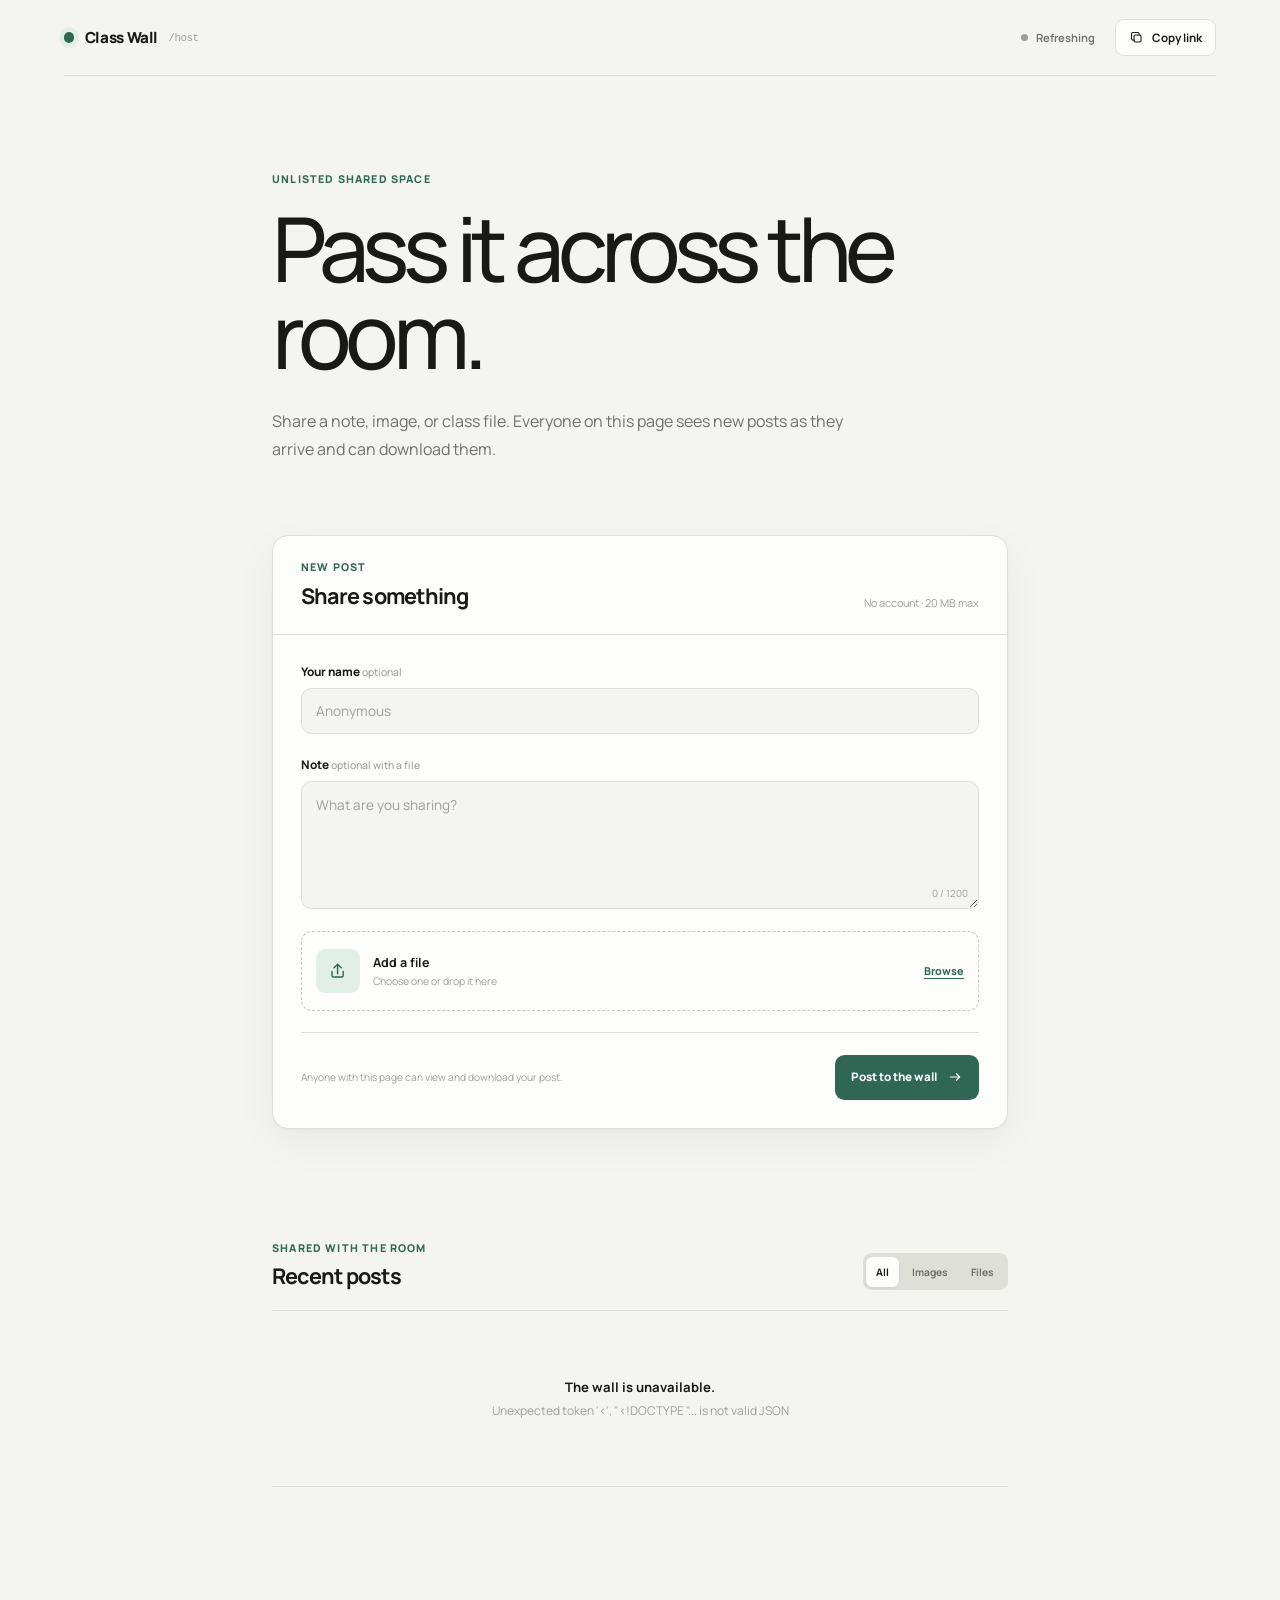
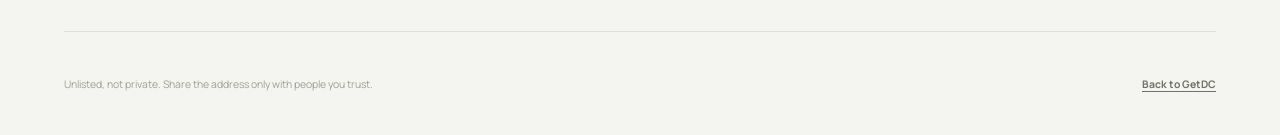
==== public/host/index.html @ b22a325f "Add files via upload" ====
<!doctype html>
<html lang="en">
  <head>
    <meta charset="UTF-8" />
    <meta name="viewport" content="width=device-width, initial-scale=1.0" />
    <meta
      name="description"
      content="An unlisted classroom wall for sharing notes, images, and files."
    />
    <meta name="robots" content="noindex, nofollow" />
    <meta name="color-scheme" content="light dark" />
    <link rel="icon" type="image/png" sizes="64x64" href="../assets/favicon.png" />
    <link
      rel="preload"
      href="../assets/fonts/manrope-latin-variable.woff2"
      as="font"
      type="font/woff2"
      crossorigin
    />
    <link rel="stylesheet" href="./host.css?v=20260819-2" />
    <title>Class Wall · GetDC</title>
    <script src="./host.js?v=20260819-2" defer></script>
  </head>
  <body>
    <a class="skip-link" href="#shared-posts">Skip to shared posts</a>

    <header class="site-header">
      <a class="wordmark" href="/host" aria-label="Class Wall home">
        <span class="wordmark-dot" aria-hidden="true"></span>
        <span>Class Wall</span>
        <small>/host</small>
      </a>

      <div class="header-actions">
        <p class="live-status" id="live-status" data-state="connecting">
          <span aria-hidden="true"></span>
          <span>Connecting</span>
        </p>
        <button class="quiet-button" id="copy-link" type="button">
          <svg viewBox="0 0 24 24" aria-hidden="true">
            <rect x="8" y="8" width="11" height="11" rx="2" />
            <path d="M16 8V6a2 2 0 0 0-2-2H6a2 2 0 0 0-2 2v8a2 2 0 0 0 2 2h2" />
          </svg>
          <span>Copy link</span>
        </button>
      </div>
    </header>

    <main>
      <section class="intro" aria-labelledby="page-title">
        <p class="eyebrow">Unlisted shared space</p>
        <h1 id="page-title">Pass it across the room.</h1>
        <p>
          Share a note, image, or class file. Everyone on this page sees new posts
          as they arrive and can download them.
        </p>
      </section>

      <section class="composer" aria-labelledby="composer-title">
        <div class="composer-heading">
          <div>
            <p class="eyebrow">New post</p>
            <h2 id="composer-title">Share something</h2>
          </div>
          <p class="composer-note">No account · 20 MB max</p>
        </div>

        <form id="post-form" enctype="multipart/form-data" novalidate>
          <div class="field">
            <label for="author">Your name <span>optional</span></label>
            <input
              id="author"
              name="author"
              type="text"
              maxlength="40"
              autocomplete="nickname"
              placeholder="Anonymous"
            />
          </div>

          <div class="field">
            <label for="message">Note <span>optional with a file</span></label>
            <textarea
              id="message"
              name="message"
              maxlength="1200"
              rows="4"
              placeholder="What are you sharing?"
              aria-describedby="message-count"
            ></textarea>
            <p class="character-count" id="message-count">0 / 1200</p>
          </div>

          <label class="file-drop" id="file-drop" for="file">
            <input id="file" name="file" type="file" />
            <span class="file-icon" aria-hidden="true">
              <svg viewBox="0 0 24 24">
                <path d="M12 16V4m0 0L7.5 8.5M12 4l4.5 4.5" />
                <path d="M5 13v5a2 2 0 0 0 2 2h10a2 2 0 0 0 2-2v-5" />
              </svg>
            </span>
            <span class="file-drop-copy">
              <strong>Add a file</strong>
              <small>Choose one or drop it here</small>
            </span>
            <span class="file-action">Browse</span>
          </label>

          <div class="selected-file" id="selected-file" hidden>
            <span class="selected-file-type" id="selected-file-type">FILE</span>
            <span class="selected-file-copy">
              <strong id="selected-file-name"></strong>
              <small id="selected-file-size"></small>
            </span>
            <button id="remove-file" type="button" aria-label="Remove selected file">
              <svg viewBox="0 0 24 24" aria-hidden="true">
                <path d="m6 6 12 12M18 6 6 18" />
              </svg>
            </button>
          </div>

          <p class="form-error" id="form-error" role="alert" hidden></p>

          <div class="form-actions">
            <p>Anyone with this page can view and download your post.</p>
            <button class="post-button" id="post-button" type="submit">
              <span>Post to the wall</span>
              <svg viewBox="0 0 24 24" aria-hidden="true">
                <path d="M5 12h14m-5-5 5 5-5 5" />
              </svg>
            </button>
          </div>
        </form>
      </section>

      <section class="wall" id="shared-posts" aria-labelledby="wall-title">
        <div class="wall-heading">
          <div>
            <p class="eyebrow">Shared with the room</p>
            <h2 id="wall-title">Recent posts <span id="post-count"></span></h2>
          </div>

          <div class="filters" aria-label="Filter posts">
            <button type="button" data-filter="all" aria-pressed="true">All</button>
            <button type="button" data-filter="images" aria-pressed="false">Images</button>
            <button type="button" data-filter="files" aria-pressed="false">Files</button>
          </div>
        </div>

        <div class="feed-status" id="feed-status" role="status">
          <span class="spinner" aria-hidden="true"></span>
          Loading the wall…
        </div>
        <div class="post-grid" id="post-grid"></div>
      </section>
    </main>

    <footer>
      <p>Unlisted, not private. Share the address only with people you trust.</p>
      <a href="/">Back to GetDC</a>
    </footer>

    <dialog id="image-dialog" aria-labelledby="image-dialog-title">
      <div class="dialog-header">
        <div>
          <p class="eyebrow">Image preview</p>
          <h2 id="image-dialog-title">Shared image</h2>
        </div>
        <button id="close-dialog" type="button" aria-label="Close image preview">
          <svg viewBox="0 0 24 24" aria-hidden="true">
            <path d="m6 6 12 12M18 6 6 18" />
          </svg>
        </button>
      </div>
      <img id="dialog-image" alt="" />
      <a class="dialog-download" id="dialog-download" href="">Download original</a>
    </dialog>
  </body>
</html>
---- public/host/host.css ----
@font-face {
  font-family: "Manrope";
  src: url("../assets/fonts/manrope-latin-variable.woff2") format("woff2");
  font-style: normal;
  font-weight: 200 800;
  font-display: swap;
}

:root {
  color-scheme: light dark;
  --page: #f4f4f0;
  --surface: #fdfdfb;
  --surface-hover: #f8f8f4;
  --text: #191a17;
  --muted: #6f716b;
  --faint: #9d9f98;
  --line: #dedfd9;
  --line-strong: #c7c9c1;
  --accent: #2f6754;
  --accent-soft: #e2eee8;
  --accent-text: #f8fffb;
  --danger: #a33b32;
  --danger-soft: #fbe9e6;
  --shadow: 0 1px 2px rgba(25, 26, 23, 0.04),
    0 14px 40px rgba(25, 26, 23, 0.05);
  font-family: "Manrope", sans-serif;
  font-synthesis: none;
}

@media (prefers-color-scheme: dark) {
  :root {
    --page: #10110f;
    --surface: #181a17;
    --surface-hover: #1d1f1c;
    --text: #f0f1ec;
    --muted: #a1a49c;
    --faint: #73766f;
    --line: #2c2f2a;
    --line-strong: #3d413a;
    --accent: #8cc8ad;
    --accent-soft: #1e352c;
    --accent-text: #0e1d17;
    --danger: #ff9487;
    --danger-soft: #3a201d;
    --shadow: 0 1px 2px rgba(0, 0, 0, 0.12),
      0 14px 40px rgba(0, 0, 0, 0.16);
  }
}

* {
  box-sizing: border-box;
}

html {
  min-width: 20rem;
  background: var(--page);
  scroll-behavior: smooth;
}

body {
  min-height: 100vh;
  margin: 0;
  background: var(--page);
  color: var(--text);
  -webkit-font-smoothing: antialiased;
}

[hidden] {
  display: none !important;
}

button,
input,
textarea {
  color: inherit;
  font: inherit;
}

button,
label[for="file"] {
  -webkit-user-select: none;
  user-select: none;
}

button {
  border: 0;
}

a {
  color: inherit;
}

.skip-link {
  position: fixed;
  top: 0.75rem;
  left: 0.75rem;
  z-index: 100;
  padding: 0.75rem 1rem;
  border-radius: 0.5rem;
  background: var(--accent);
  color: var(--accent-text);
  font-weight: 750;
  text-decoration: none;
  transform: translateY(-150%);
}

.skip-link:focus {
  transform: translateY(0);
}

.site-header,
main,
footer {
  width: min(100% - 2rem, 72rem);
  margin-inline: auto;
}

.site-header {
  display: flex;
  min-height: 4.75rem;
  align-items: center;
  justify-content: space-between;
  border-bottom: 1px solid var(--line);
  gap: 2rem;
}

.wordmark,
.header-actions,
.quiet-button,
.live-status {
  display: flex;
  align-items: center;
}

.wordmark {
  border-radius: 0.25rem;
  gap: 0.65rem;
  font-size: 0.95rem;
  font-weight: 800;
  letter-spacing: -0.025em;
  text-decoration: none;
}

.wordmark-dot {
  width: 0.65rem;
  height: 0.65rem;
  border-radius: 50%;
  background: var(--accent);
  box-shadow: 0 0 0 0.3rem var(--accent-soft);
}

.wordmark small {
  color: var(--faint);
  font-family: ui-monospace, "SFMono-Regular", Consolas, monospace;
  font-size: 0.67rem;
  font-weight: 500;
}

.header-actions {
  gap: 1.25rem;
}

.live-status {
  margin: 0;
  color: var(--muted);
  font-size: 0.7rem;
  font-weight: 650;
  gap: 0.5rem;
}

.live-status > span:first-child {
  width: 0.45rem;
  height: 0.45rem;
  border-radius: 50%;
  background: #c99a46;
}

.live-status[data-state="live"] > span:first-child {
  background: var(--accent);
  box-shadow: 0 0 0 0.24rem var(--accent-soft);
}

.live-status[data-state="offline"] > span:first-child {
  background: var(--faint);
}

.quiet-button {
  min-height: 2.35rem;
  border: 1px solid var(--line);
  border-radius: 0.55rem;
  background: var(--surface);
  padding: 0 0.8rem;
  cursor: pointer;
  font-size: 0.72rem;
  font-weight: 700;
  gap: 0.5rem;
  transition: border-color 160ms ease, background-color 160ms ease;
}

.quiet-button:hover {
  border-color: var(--line-strong);
  background: var(--surface-hover);
}

.quiet-button svg,
.file-icon svg,
.post-button svg,
.selected-file button svg,
.dialog-header button svg {
  fill: none;
  stroke: currentColor;
  stroke-linecap: round;
  stroke-linejoin: round;
  stroke-width: 1.75;
}

.quiet-button svg {
  width: 0.95rem;
}

main {
  padding: 6rem 0 8rem;
}

.intro {
  max-width: 46rem;
  margin: 0 auto;
}

.eyebrow {
  margin: 0;
  color: var(--accent);
  font-size: 0.67rem;
  font-weight: 800;
  letter-spacing: 0.11em;
  text-transform: uppercase;
}

h1 {
  max-width: 44rem;
  margin: 1.1rem 0 0;
  font-size: clamp(3rem, 7vw, 5.75rem);
  font-weight: 470;
  letter-spacing: -0.07em;
  line-height: 0.98;
}

.intro > p:last-child {
  max-width: 38rem;
  margin: 1.75rem 0 0;
  color: var(--muted);
  font-size: 1rem;
  line-height: 1.75;
}

.composer {
  max-width: 46rem;
  margin: 4.5rem auto 0;
  border: 1px solid var(--line);
  border-radius: 1rem;
  background: var(--surface);
  box-shadow: var(--shadow);
}

.composer-heading,
.wall-heading {
  display: flex;
  align-items: flex-end;
  justify-content: space-between;
  gap: 1.5rem;
}

.composer-heading {
  border-bottom: 1px solid var(--line);
  padding: 1.5rem 1.75rem;
}

.composer-heading h2,
.wall-heading h2,
.dialog-header h2 {
  margin: 0.4rem 0 0;
  font-size: 1.35rem;
  font-weight: 720;
  letter-spacing: -0.035em;
}

.composer-note {
  margin: 0;
  color: var(--faint);
  font-size: 0.68rem;
}

#post-form {
  display: grid;
  padding: 1.75rem;
  gap: 1.35rem;
}

.field {
  position: relative;
  display: grid;
  gap: 0.55rem;
}

.field label {
  font-size: 0.74rem;
  font-weight: 750;
}

.field label span {
  color: var(--faint);
  font-size: 0.65rem;
  font-weight: 500;
}

.field input,
.field textarea {
  width: 100%;
  border: 1px solid var(--line);
  border-radius: 0.65rem;
  outline: none;
  background: var(--page);
  color: var(--text);
  font-size: 0.85rem;
  transition: border-color 160ms ease, box-shadow 160ms ease;
}

.field input {
  height: 2.85rem;
  padding: 0 0.85rem;
}

.field textarea {
  min-height: 7.5rem;
  resize: vertical;
  padding: 0.8rem 0.85rem 1.8rem;
  line-height: 1.55;
}

.field input::placeholder,
.field textarea::placeholder {
  color: var(--faint);
  opacity: 1;
}

.field input:focus,
.field textarea:focus {
  border-color: var(--accent);
  box-shadow: 0 0 0 0.2rem var(--accent-soft);
}

.character-count {
  position: absolute;
  right: 0.7rem;
  bottom: 0.55rem;
  margin: 0;
  color: var(--faint);
  font-size: 0.62rem;
}

.file-drop {
  display: grid;
  min-height: 5rem;
  align-items: center;
  border: 1px dashed var(--line-strong);
  border-radius: 0.7rem;
  padding: 0.85rem;
  cursor: pointer;
  grid-template-columns: 2.75rem minmax(0, 1fr) auto;
  gap: 0.85rem;
  transition: border-color 160ms ease, background-color 160ms ease;
}

.file-drop:hover,
.file-drop.is-dragging {
  border-color: var(--accent);
  background: var(--accent-soft);
}

.file-drop input {
  position: absolute;
  width: 1px;
  height: 1px;
  overflow: hidden;
  clip: rect(0, 0, 0, 0);
  clip-path: inset(50%);
  white-space: nowrap;
}

.file-drop:has(input:focus-visible) {
  outline: 2px solid var(--accent);
  outline-offset: 3px;
}

.file-icon {
  display: grid;
  width: 2.75rem;
  height: 2.75rem;
  border-radius: 0.6rem;
  background: var(--accent-soft);
  color: var(--accent);
  place-items: center;
}

.file-icon svg {
  width: 1.2rem;
}

.file-drop-copy {
  display: grid;
  gap: 0.2rem;
}

.file-drop-copy strong {
  font-size: 0.78rem;
}

.file-drop-copy small,
.selected-file-copy small {
  color: var(--faint);
  font-size: 0.65rem;
}

.file-action {
  border-bottom: 1px solid currentColor;
  color: var(--accent);
  font-size: 0.68rem;
  font-weight: 750;
}

.selected-file {
  display: grid;
  min-height: 4.2rem;
  align-items: center;
  border: 1px solid var(--line);
  border-radius: 0.7rem;
  background: var(--surface-hover);
  padding: 0.65rem;
  grid-template-columns: 2.5rem minmax(0, 1fr) 2rem;
  gap: 0.8rem;
}

.selected-file-type,
.post-file-type {
  display: grid;
  border-radius: 0.45rem;
  background: var(--accent-soft);
  color: var(--accent);
  font-size: 0.57rem;
  font-weight: 800;
  place-items: center;
}

.selected-file-type {
  width: 2.5rem;
  height: 2.5rem;
}

.selected-file-copy {
  display: grid;
  min-width: 0;
  gap: 0.2rem;
}

.selected-file-copy strong {
  overflow: hidden;
  font-size: 0.75rem;
  text-overflow: ellipsis;
  white-space: nowrap;
}

.selected-file button,
.dialog-header button {
  display: grid;
  width: 2rem;
  height: 2rem;
  border-radius: 50%;
  background: transparent;
  color: var(--muted);
  cursor: pointer;
  place-items: center;
}

.selected-file button:hover,
.dialog-header button:hover {
  background: var(--line);
  color: var(--text);
}

.selected-file button svg,
.dialog-header button svg {
  width: 1rem;
}

.form-error {
  margin: 0;
  border-radius: 0.55rem;
  background: var(--danger-soft);
  padding: 0.75rem 0.85rem;
  color: var(--danger);
  font-size: 0.72rem;
  font-weight: 650;
  line-height: 1.5;
}

.form-actions {
  display: flex;
  align-items: center;
  justify-content: space-between;
  border-top: 1px solid var(--line);
  padding-top: 1.35rem;
  gap: 1.5rem;
}

.form-actions > p {
  max-width: 20rem;
  margin: 0;
  color: var(--faint);
  font-size: 0.64rem;
  line-height: 1.5;
}

.post-button {
  display: inline-flex;
  min-height: 2.8rem;
  align-items: center;
  justify-content: center;
  border-radius: 0.6rem;
  background: var(--accent);
  padding: 0 1rem;
  color: var(--accent-text);
  cursor: pointer;
  font-size: 0.73rem;
  font-weight: 800;
  gap: 0.65rem;
  transition: opacity 160ms ease, transform 160ms ease;
}

.post-button:hover {
  transform: translateY(-1px);
}

.post-button:disabled {
  cursor: wait;
  opacity: 0.62;
  transform: none;
}

.post-button svg {
  width: 1rem;
}

.wall {
  max-width: 46rem;
  margin: 7rem auto 0;
  scroll-margin-top: 2rem;
}

.wall-heading {
  border-bottom: 1px solid var(--line);
  padding-bottom: 1.25rem;
}

.wall-heading h2 span {
  color: var(--faint);
  font-weight: 500;
}

.filters {
  display: flex;
  padding: 0.2rem;
  border-radius: 0.55rem;
  background: var(--line);
  gap: 0.15rem;
}

.filters button {
  min-height: 1.9rem;
  border-radius: 0.4rem;
  background: transparent;
  padding: 0 0.65rem;
  color: var(--muted);
  cursor: pointer;
  font-size: 0.64rem;
  font-weight: 700;
}

.filters button[aria-pressed="true"] {
  background: var(--surface);
  box-shadow: 0 1px 3px rgba(0, 0, 0, 0.08);
  color: var(--text);
}

.feed-status {
  display: flex;
  min-height: 11rem;
  align-items: center;
  justify-content: center;
  border-bottom: 1px solid var(--line);
  color: var(--faint);
  font-size: 0.75rem;
  text-align: center;
  flex-direction: column;
  gap: 0.4rem;
}

.feed-status strong {
  color: var(--text);
  font-size: 0.82rem;
}

.spinner {
  width: 1.1rem;
  height: 1.1rem;
  border: 2px solid var(--line);
  border-top-color: var(--accent);
  border-radius: 50%;
  animation: spin 800ms linear infinite;
}

.post-grid {
  display: grid;
  padding-top: 1rem;
  gap: 1rem;
}

.post-card {
  overflow: hidden;
  border: 1px solid var(--line);
  border-radius: 0.85rem;
  background: var(--surface);
  box-shadow: 0 1px 2px rgba(25, 26, 23, 0.025);
  padding: 1.25rem;
}

.post-header {
  display: flex;
  align-items: center;
  gap: 0.75rem;
}

.post-avatar {
  display: grid;
  width: 2.4rem;
  height: 2.4rem;
  flex: 0 0 auto;
  border-radius: 50%;
  background: hsl(var(--avatar-hue) 32% 88%);
  color: hsl(var(--avatar-hue) 35% 28%);
  font-size: 0.66rem;
  font-weight: 850;
  place-items: center;
}

@media (prefers-color-scheme: dark) {
  .post-avatar {
    background: hsl(var(--avatar-hue) 20% 25%);
    color: hsl(var(--avatar-hue) 42% 82%);
  }
}

.post-identity {
  display: grid;
  gap: 0.1rem;
}

.post-identity strong {
  font-size: 0.78rem;
}

.post-identity time {
  color: var(--faint);
  font-size: 0.62rem;
}

.post-message {
  margin: 1rem 0 0;
  font-size: 0.86rem;
  line-height: 1.65;
  white-space: pre-wrap;
  overflow-wrap: anywhere;
}

.post-image {
  display: block;
  width: 100%;
  max-height: 34rem;
  margin-top: 1rem;
  overflow: hidden;
  border: 1px solid var(--line);
  border-radius: 0.65rem;
  background: var(--page);
  padding: 0;
  cursor: zoom-in;
}

.post-image img {
  display: block;
  width: 100%;
  max-height: 34rem;
  object-fit: contain;
}

.post-file {
  display: grid;
  min-height: 4.25rem;
  align-items: center;
  margin-top: 1rem;
  border: 1px solid var(--line);
  border-radius: 0.65rem;
  background: var(--surface-hover);
  padding: 0.65rem;
  text-decoration: none;
  grid-template-columns: 2.6rem minmax(0, 1fr) auto;
  gap: 0.75rem;
  transition: border-color 160ms ease;
}

.post-file:hover {
  border-color: var(--accent);
}

.post-file-type {
  width: 2.6rem;
  height: 2.6rem;
}

.post-file-copy {
  display: grid;
  min-width: 0;
  gap: 0.2rem;
}

.post-file-copy strong {
  overflow: hidden;
  font-size: 0.71rem;
  text-overflow: ellipsis;
  white-space: nowrap;
}

.post-file-copy small {
  overflow: hidden;
  color: var(--faint);
  font-size: 0.58rem;
  text-overflow: ellipsis;
  white-space: nowrap;
}

.post-file-download {
  color: var(--accent);
  font-size: 0.65rem;
  font-weight: 800;
}

footer {
  display: flex;
  min-height: 6.5rem;
  align-items: center;
  justify-content: space-between;
  border-top: 1px solid var(--line);
  color: var(--faint);
  font-size: 0.65rem;
  gap: 2rem;
}

footer p {
  margin: 0;
}

footer a {
  color: var(--muted);
  font-weight: 700;
  text-underline-offset: 0.2rem;
}

dialog {
  width: min(62rem, calc(100% - 2rem));
  max-width: none;
  max-height: calc(100vh - 2rem);
  margin: auto;
  overflow: auto;
  border: 1px solid var(--line);
  border-radius: 0.9rem;
  background: var(--surface);
  padding: 1rem;
  color: var(--text);
  box-shadow: 0 24px 80px rgba(0, 0, 0, 0.35);
}

dialog::backdrop {
  background: rgba(10, 11, 9, 0.72);
}

.dialog-header {
  display: flex;
  align-items: center;
  justify-content: space-between;
  padding: 0.25rem 0.25rem 1rem;
  gap: 2rem;
}

#dialog-image {
  display: block;
  width: 100%;
  max-height: calc(100vh - 12rem);
  border-radius: 0.6rem;
  background: var(--page);
  object-fit: contain;
}

.dialog-download {
  display: inline-flex;
  min-height: 2.6rem;
  align-items: center;
  justify-content: center;
  margin-top: 1rem;
  border-radius: 0.55rem;
  background: var(--accent);
  padding: 0 1rem;
  color: var(--accent-text);
  font-size: 0.7rem;
  font-weight: 800;
  text-decoration: none;
}

button:focus-visible,
a:focus-visible,
label:focus-visible {
  outline: 2px solid var(--accent);
  outline-offset: 3px;
}

@keyframes spin {
  to {
    transform: rotate(360deg);
  }
}

@media (max-width: 40rem) {
  .site-header,
  main,
  footer {
    width: min(100% - 1.25rem, 72rem);
  }

  .site-header {
    min-height: 4.25rem;
  }

  .live-status {
    display: none;
  }

  .quiet-button span {
    position: absolute;
    width: 1px;
    height: 1px;
    overflow: hidden;
    clip: rect(0, 0, 0, 0);
    clip-path: inset(50%);
    white-space: nowrap;
  }

  .quiet-button {
    width: 2.35rem;
    justify-content: center;
    padding: 0;
  }

  main {
    padding: 4rem 0 6rem;
  }

  h1 {
    font-size: clamp(3.2rem, 16vw, 4.6rem);
  }

  .composer {
    margin-top: 3.5rem;
  }

  .composer-heading,
  #post-form {
    padding: 1.2rem;
  }

  .composer-note {
    display: none;
  }

  .file-drop {
    grid-template-columns: 2.75rem minmax(0, 1fr);
  }

  .file-action {
    display: none;
  }

  .form-actions {
    align-items: stretch;
    flex-direction: column;
  }

  .form-actions > p {
    max-width: none;
  }

  .post-button {
    width: 100%;
  }

  .wall {
    margin-top: 5rem;
  }

  .wall-heading {
    align-items: stretch;
    flex-direction: column;
  }

  .filters {
    align-self: flex-start;
  }

  .post-card {
    padding: 1rem;
  }

  .post-file-download {
    position: absolute;
    width: 1px;
    height: 1px;
    overflow: hidden;
    clip: rect(0, 0, 0, 0);
    clip-path: inset(50%);
    white-space: nowrap;
  }

  .post-file {
    grid-template-columns: 2.6rem minmax(0, 1fr);
  }

  footer {
    min-height: 7rem;
    align-items: flex-start;
    justify-content: center;
    flex-direction: column;
    gap: 0.5rem;
  }
}

@media (prefers-reduced-motion: reduce) {
  html {
    scroll-behavior: auto;
  }

  *,
  *::before,
  *::after {
    animation-duration: 0.01ms !important;
    animation-iteration-count: 1 !important;
    transition-duration: 0.01ms !important;
  }
}
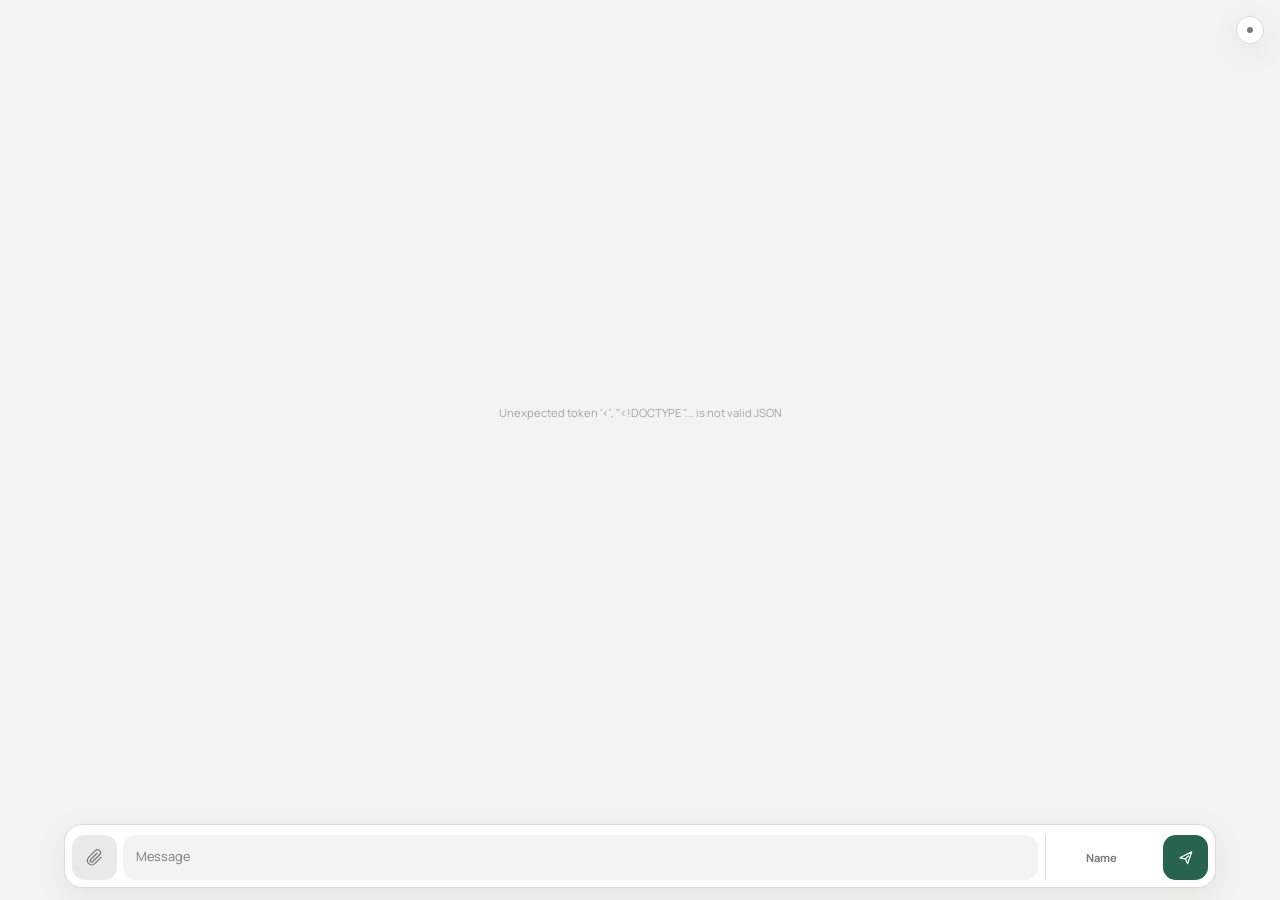
==== commit c15238d6: "Add files via upload" ====
--- a/public/host/index.html
+++ b/public/host/index.html
@@ -3,10 +3,7 @@
   <head>
     <meta charset="UTF-8" />
     <meta name="viewport" content="width=device-width, initial-scale=1.0" />
-    <meta
-      name="description"
-      content="An unlisted classroom wall for sharing notes, images, and files."
-    />
+    <meta name="description" content="An unlisted classroom message wall." />
     <meta name="robots" content="noindex, nofollow" />
     <meta name="color-scheme" content="light dark" />
     <link rel="icon" type="image/png" sizes="64x64" href="../assets/favicon.png" />
@@ -17,155 +14,101 @@
       type="font/woff2"
       crossorigin
     />
-    <link rel="stylesheet" href="./host.css?v=20260819-2" />
-    <title>Class Wall · GetDC</title>
-    <script src="./host.js?v=20260819-2" defer></script>
+    <link rel="stylesheet" href="./host.css?v=20260819-3" />
+    <title>Class Wall</title>
+    <script src="./host.js?v=20260819-3" defer></script>
   </head>
   <body>
-    <a class="skip-link" href="#shared-posts">Skip to shared posts</a>
-
-    <header class="site-header">
-      <a class="wordmark" href="/host" aria-label="Class Wall home">
-        <span class="wordmark-dot" aria-hidden="true"></span>
-        <span>Class Wall</span>
-        <small>/host</small>
-      </a>
-
-      <div class="header-actions">
-        <p class="live-status" id="live-status" data-state="connecting">
+    <main class="chat-shell">
+      <section class="chat-stream" id="chat-stream" aria-label="Class messages">
+        <div class="presence" id="live-status" data-state="connecting" title="Connecting">
           <span aria-hidden="true"></span>
-          <span>Connecting</span>
-        </p>
-        <button class="quiet-button" id="copy-link" type="button">
-          <svg viewBox="0 0 24 24" aria-hidden="true">
-            <rect x="8" y="8" width="11" height="11" rx="2" />
-            <path d="M16 8V6a2 2 0 0 0-2-2H6a2 2 0 0 0-2 2v8a2 2 0 0 0 2 2h2" />
-          </svg>
-          <span>Copy link</span>
-        </button>
-      </div>
-    </header>
-
-    <main>
-      <section class="intro" aria-labelledby="page-title">
-        <p class="eyebrow">Unlisted shared space</p>
-        <h1 id="page-title">Pass it across the room.</h1>
-        <p>
-          Share a note, image, or class file. Everyone on this page sees new posts
-          as they arrive and can download them.
-        </p>
-      </section>
-
-      <section class="composer" aria-labelledby="composer-title">
-        <div class="composer-heading">
-          <div>
-            <p class="eyebrow">New post</p>
-            <h2 id="composer-title">Share something</h2>
-          </div>
-          <p class="composer-note">No account · 20 MB max</p>
-        </div>
-
-        <form id="post-form" enctype="multipart/form-data" novalidate>
-          <div class="field">
-            <label for="author">Your name <span>optional</span></label>
-            <input
-              id="author"
-              name="author"
-              type="text"
-              maxlength="40"
-              autocomplete="nickname"
-              placeholder="Anonymous"
-            />
-          </div>
-
-          <div class="field">
-            <label for="message">Note <span>optional with a file</span></label>
-            <textarea
-              id="message"
-              name="message"
-              maxlength="1200"
-              rows="4"
-              placeholder="What are you sharing?"
-              aria-describedby="message-count"
-            ></textarea>
-            <p class="character-count" id="message-count">0 / 1200</p>
-          </div>
-
-          <label class="file-drop" id="file-drop" for="file">
-            <input id="file" name="file" type="file" />
-            <span class="file-icon" aria-hidden="true">
-              <svg viewBox="0 0 24 24">
-                <path d="M12 16V4m0 0L7.5 8.5M12 4l4.5 4.5" />
-                <path d="M5 13v5a2 2 0 0 0 2 2h10a2 2 0 0 0 2-2v-5" />
-              </svg>
-            </span>
-            <span class="file-drop-copy">
-              <strong>Add a file</strong>
-              <small>Choose one or drop it here</small>
-            </span>
-            <span class="file-action">Browse</span>
-          </label>
-
-          <div class="selected-file" id="selected-file" hidden>
-            <span class="selected-file-type" id="selected-file-type">FILE</span>
-            <span class="selected-file-copy">
-              <strong id="selected-file-name"></strong>
-              <small id="selected-file-size"></small>
-            </span>
-            <button id="remove-file" type="button" aria-label="Remove selected file">
-              <svg viewBox="0 0 24 24" aria-hidden="true">
-                <path d="m6 6 12 12M18 6 6 18" />
-              </svg>
-            </button>
-          </div>
-
-          <p class="form-error" id="form-error" role="alert" hidden></p>
-
-          <div class="form-actions">
-            <p>Anyone with this page can view and download your post.</p>
-            <button class="post-button" id="post-button" type="submit">
-              <span>Post to the wall</span>
-              <svg viewBox="0 0 24 24" aria-hidden="true">
-                <path d="M5 12h14m-5-5 5 5-5 5" />
-              </svg>
-            </button>
-          </div>
-        </form>
-      </section>
-
-      <section class="wall" id="shared-posts" aria-labelledby="wall-title">
-        <div class="wall-heading">
-          <div>
-            <p class="eyebrow">Shared with the room</p>
-            <h2 id="wall-title">Recent posts <span id="post-count"></span></h2>
-          </div>
-
-          <div class="filters" aria-label="Filter posts">
-            <button type="button" data-filter="all" aria-pressed="true">All</button>
-            <button type="button" data-filter="images" aria-pressed="false">Images</button>
-            <button type="button" data-filter="files" aria-pressed="false">Files</button>
-          </div>
+          <span class="sr-only">Connecting</span>
         </div>
 
         <div class="feed-status" id="feed-status" role="status">
           <span class="spinner" aria-hidden="true"></span>
-          Loading the wall…
+          <span>Loading</span>
         </div>
-        <div class="post-grid" id="post-grid"></div>
+
+        <div
+          class="message-list"
+          id="post-grid"
+          role="log"
+          aria-live="polite"
+          aria-relevant="additions"
+        ></div>
       </section>
+
+      <form
+        class="composer"
+        id="post-form"
+        enctype="multipart/form-data"
+        novalidate
+      >
+        <div class="attachment-tray" id="selected-file" hidden>
+          <span class="attachment-type" id="selected-file-type">FILE</span>
+          <span class="attachment-copy">
+            <strong id="selected-file-name"></strong>
+            <small id="selected-file-size"></small>
+          </span>
+          <button id="remove-file" type="button" aria-label="Remove selected file">
+            <svg viewBox="0 0 24 24" aria-hidden="true">
+              <path d="m6 6 12 12M18 6 6 18" />
+            </svg>
+          </button>
+        </div>
+
+        <p class="form-error" id="form-error" role="alert" hidden></p>
+
+        <label class="attach-button" for="file" title="Attach a file">
+          <span class="sr-only">Attach a file</span>
+          <input id="file" name="file" type="file" />
+          <svg viewBox="0 0 24 24" aria-hidden="true">
+            <path d="m20.5 11.5-8.4 8.4a6 6 0 0 1-8.5-8.5l9.2-9.2a4 4 0 0 1 5.7 5.7l-9.2 9.2a2 2 0 1 1-2.8-2.8l8.5-8.5" />
+          </svg>
+        </label>
+
+        <label class="message-field" for="message">
+          <span class="sr-only">Message</span>
+          <textarea
+            id="message"
+            name="message"
+            maxlength="1200"
+            rows="1"
+            placeholder="Message"
+          ></textarea>
+        </label>
+
+        <label class="name-field" for="author">
+          <span class="sr-only">Your name</span>
+          <input
+            id="author"
+            name="author"
+            type="text"
+            maxlength="40"
+            autocomplete="nickname"
+            placeholder="Name"
+            title="Your name"
+          />
+        </label>
+
+        <button class="send-button" id="post-button" type="submit" aria-label="Send">
+          <svg viewBox="0 0 24 24" aria-hidden="true">
+            <path d="m4 12 16-8-5.5 16-3-6.5L4 12Z" />
+            <path d="m11.5 13.5 4-4" />
+          </svg>
+        </button>
+      </form>
     </main>
 
-    <footer>
-      <p>Unlisted, not private. Share the address only with people you trust.</p>
-      <a href="/">Back to GetDC</a>
-    </footer>
-
-    <dialog id="image-dialog" aria-labelledby="image-dialog-title">
-      <div class="dialog-header">
-        <div>
-          <p class="eyebrow">Image preview</p>
-          <h2 id="image-dialog-title">Shared image</h2>
-        </div>
+    <dialog id="image-dialog" aria-label="Image preview">
+      <div class="dialog-actions">
+        <a id="dialog-download" href="" aria-label="Download image" title="Download">
+          <svg viewBox="0 0 24 24" aria-hidden="true">
+            <path d="M12 4v11m0 0-4-4m4 4 4-4M5 20h14" />
+          </svg>
+        </a>
         <button id="close-dialog" type="button" aria-label="Close image preview">
           <svg viewBox="0 0 24 24" aria-hidden="true">
             <path d="m6 6 12 12M18 6 6 18" />
@@ -173,7 +116,6 @@
         </button>
       </div>
       <img id="dialog-image" alt="" />
-      <a class="dialog-download" id="dialog-download" href="">Download original</a>
     </dialog>
   </body>
 </html>
--- a/public/host/host.css
+++ b/public/host/host.css
@@ -8,42 +8,36 @@
 
 :root {
   color-scheme: light dark;
-  --page: #f4f4f0;
-  --surface: #fdfdfb;
-  --surface-hover: #f8f8f4;
-  --text: #191a17;
-  --muted: #6f716b;
-  --faint: #9d9f98;
-  --line: #dedfd9;
-  --line-strong: #c7c9c1;
-  --accent: #2f6754;
-  --accent-soft: #e2eee8;
-  --accent-text: #f8fffb;
-  --danger: #a33b32;
-  --danger-soft: #fbe9e6;
-  --shadow: 0 1px 2px rgba(25, 26, 23, 0.04),
-    0 14px 40px rgba(25, 26, 23, 0.05);
+  --page: #f3f4f1;
+  --surface: #ffffff;
+  --surface-soft: #e8eae5;
+  --text: #171916;
+  --muted: #777b73;
+  --line: #d9dcd5;
+  --accent: #28634f;
+  --accent-soft: #dcebe4;
+  --accent-text: #ffffff;
+  --danger: #a63730;
+  --danger-soft: #f9e4e1;
+  --shadow: 0 8px 30px rgba(29, 34, 30, 0.08);
   font-family: "Manrope", sans-serif;
   font-synthesis: none;
 }
 
 @media (prefers-color-scheme: dark) {
   :root {
-    --page: #10110f;
-    --surface: #181a17;
-    --surface-hover: #1d1f1c;
-    --text: #f0f1ec;
-    --muted: #a1a49c;
-    --faint: #73766f;
-    --line: #2c2f2a;
-    --line-strong: #3d413a;
-    --accent: #8cc8ad;
-    --accent-soft: #1e352c;
-    --accent-text: #0e1d17;
-    --danger: #ff9487;
-    --danger-soft: #3a201d;
-    --shadow: 0 1px 2px rgba(0, 0, 0, 0.12),
-      0 14px 40px rgba(0, 0, 0, 0.16);
+    --page: #0e100e;
+    --surface: #181b18;
+    --surface-soft: #242824;
+    --text: #f0f2ed;
+    --muted: #92978e;
+    --line: #2b302b;
+    --accent: #8ac9ad;
+    --accent-soft: #1d352b;
+    --accent-text: #0c1e16;
+    --danger: #ff9187;
+    --danger-soft: #39211e;
+    --shadow: 0 8px 30px rgba(0, 0, 0, 0.28);
   }
 }
 
@@ -51,16 +45,15 @@
   box-sizing: border-box;
 }
 
-html {
-  min-width: 20rem;
+html,
+body {
+  height: 100%;
+  margin: 0;
+  overflow: hidden;
   background: var(--page);
-  scroll-behavior: smooth;
 }
 
 body {
-  min-height: 100vh;
-  margin: 0;
-  background: var(--page);
   color: var(--text);
   -webkit-font-smoothing: antialiased;
 }
@@ -77,7 +70,7 @@
 }
 
 button,
-label[for="file"] {
+label {
   -webkit-user-select: none;
   user-select: none;
 }
@@ -86,391 +79,395 @@
   border: 0;
 }
 
-a {
-  color: inherit;
-}
-
-.skip-link {
+.sr-only {
+  position: absolute;
+  width: 1px;
+  height: 1px;
+  overflow: hidden;
+  clip: rect(0, 0, 0, 0);
+  clip-path: inset(50%);
+  white-space: nowrap;
+}
+
+.chat-shell {
+  position: relative;
+  display: grid;
+  width: 100%;
+  height: 100vh;
+  height: 100dvh;
+  grid-template-rows: minmax(0, 1fr) auto;
+}
+
+.chat-stream {
+  position: relative;
+  overflow-x: hidden;
+  overflow-y: auto;
+  padding: 2rem max(1rem, calc((100vw - 72rem) / 2)) 1.5rem;
+  scroll-behavior: smooth;
+  scrollbar-color: var(--line) transparent;
+  scrollbar-width: thin;
+}
+
+.presence {
   position: fixed;
-  top: 0.75rem;
-  left: 0.75rem;
-  z-index: 100;
-  padding: 0.75rem 1rem;
-  border-radius: 0.5rem;
+  top: 1rem;
+  right: 1rem;
+  z-index: 5;
+  display: grid;
+  width: 1.75rem;
+  height: 1.75rem;
+  border: 1px solid var(--line);
+  border-radius: 50%;
+  background: var(--surface);
+  box-shadow: var(--shadow);
+  place-items: center;
+}
+
+.presence > span:first-child {
+  width: 0.42rem;
+  height: 0.42rem;
+  border-radius: 50%;
+  background: #c49744;
+}
+
+.presence[data-state="live"] > span:first-child {
   background: var(--accent);
-  color: var(--accent-text);
-  font-weight: 750;
-  text-decoration: none;
-  transform: translateY(-150%);
-}
-
-.skip-link:focus {
-  transform: translateY(0);
-}
-
-.site-header,
-main,
-footer {
-  width: min(100% - 2rem, 72rem);
-  margin-inline: auto;
-}
-
-.site-header {
+  box-shadow: 0 0 0 0.2rem var(--accent-soft);
+}
+
+.presence[data-state="offline"] > span:first-child {
+  background: var(--muted);
+}
+
+.message-list {
   display: flex;
-  min-height: 4.75rem;
-  align-items: center;
-  justify-content: space-between;
-  border-bottom: 1px solid var(--line);
-  gap: 2rem;
-}
-
-.wordmark,
-.header-actions,
-.quiet-button,
-.live-status {
+  min-height: 100%;
+  justify-content: flex-end;
+  flex-direction: column;
+  gap: 1.1rem;
+}
+
+.feed-status {
+  position: absolute;
+  inset: 50% auto auto 50%;
   display: flex;
   align-items: center;
-}
-
-.wordmark {
-  border-radius: 0.25rem;
-  gap: 0.65rem;
-  font-size: 0.95rem;
-  font-weight: 800;
-  letter-spacing: -0.025em;
-  text-decoration: none;
-}
-
-.wordmark-dot {
-  width: 0.65rem;
-  height: 0.65rem;
-  border-radius: 50%;
-  background: var(--accent);
-  box-shadow: 0 0 0 0.3rem var(--accent-soft);
-}
-
-.wordmark small {
-  color: var(--faint);
-  font-family: ui-monospace, "SFMono-Regular", Consolas, monospace;
-  font-size: 0.67rem;
-  font-weight: 500;
-}
-
-.header-actions {
-  gap: 1.25rem;
-}
-
-.live-status {
-  margin: 0;
   color: var(--muted);
   font-size: 0.7rem;
-  font-weight: 650;
-  gap: 0.5rem;
-}
-
-.live-status > span:first-child {
-  width: 0.45rem;
-  height: 0.45rem;
+  gap: 0.55rem;
+  transform: translate(-50%, -50%);
+}
+
+.feed-status.is-empty {
+  opacity: 0.65;
+}
+
+.spinner {
+  width: 0.9rem;
+  height: 0.9rem;
+  border: 2px solid var(--line);
+  border-top-color: var(--accent);
   border-radius: 50%;
-  background: #c99a46;
-}
-
-.live-status[data-state="live"] > span:first-child {
-  background: var(--accent);
-  box-shadow: 0 0 0 0.24rem var(--accent-soft);
-}
-
-.live-status[data-state="offline"] > span:first-child {
-  background: var(--faint);
-}
-
-.quiet-button {
-  min-height: 2.35rem;
+  animation: spin 700ms linear infinite;
+}
+
+.message {
+  display: flex;
+  width: 100%;
+  align-items: flex-start;
+  flex-direction: column;
+}
+
+.message.is-own {
+  align-items: flex-end;
+}
+
+.message-meta {
+  display: flex;
+  max-width: min(34rem, 78%);
+  align-items: baseline;
+  margin: 0 0.55rem 0.3rem;
+  color: var(--muted);
+  font-size: 0.61rem;
+  gap: 0.45rem;
+}
+
+.message-meta strong {
+  overflow: hidden;
+  color: var(--text);
+  font-size: 0.68rem;
+  font-weight: 750;
+  text-overflow: ellipsis;
+  white-space: nowrap;
+}
+
+.message-meta time {
+  flex: 0 0 auto;
+}
+
+.message-bubble {
+  max-width: min(34rem, 78%);
+  overflow: hidden;
   border: 1px solid var(--line);
-  border-radius: 0.55rem;
+  border-radius: 0.35rem 1rem 1rem;
   background: var(--surface);
-  padding: 0 0.8rem;
+}
+
+.message.is-own .message-bubble {
+  border-color: var(--accent);
+  border-radius: 1rem 0.35rem 1rem 1rem;
+  background: var(--accent-soft);
+}
+
+.message-text {
+  margin: 0;
+  padding: 0.7rem 0.85rem;
+  font-size: 0.82rem;
+  line-height: 1.55;
+  overflow-wrap: anywhere;
+  white-space: pre-wrap;
+}
+
+.message-image {
+  display: block;
+  width: min(28rem, 70vw);
+  max-height: 30rem;
+  overflow: hidden;
+  background: var(--surface-soft);
+  padding: 0;
+  cursor: zoom-in;
+}
+
+.message-image img {
+  display: block;
+  width: 100%;
+  max-height: 30rem;
+  object-fit: contain;
+}
+
+.message-file {
+  display: grid;
+  min-width: min(22rem, 70vw);
+  min-height: 3.8rem;
+  align-items: center;
+  border-top: 1px solid var(--line);
+  padding: 0.55rem 0.65rem;
+  color: inherit;
+  text-decoration: none;
+  grid-template-columns: 2.3rem minmax(0, 1fr) 1.7rem;
+  gap: 0.65rem;
+}
+
+.message-text + .message-file {
+  border-top: 1px solid var(--line);
+}
+
+.message-image + .message-file {
+  min-width: 0;
+}
+
+.file-type,
+.attachment-type {
+  display: grid;
+  border-radius: 0.48rem;
+  background: var(--surface-soft);
+  color: var(--accent);
+  font-size: 0.52rem;
+  font-weight: 800;
+  place-items: center;
+}
+
+.file-type {
+  width: 2.3rem;
+  height: 2.3rem;
+}
+
+.file-copy,
+.attachment-copy {
+  display: grid;
+  min-width: 0;
+  gap: 0.15rem;
+}
+
+.file-copy strong,
+.attachment-copy strong {
+  overflow: hidden;
+  font-size: 0.68rem;
+  text-overflow: ellipsis;
+  white-space: nowrap;
+}
+
+.file-copy small,
+.attachment-copy small {
+  color: var(--muted);
+  font-size: 0.56rem;
+}
+
+.message-file svg {
+  width: 1rem;
+  fill: none;
+  stroke: var(--muted);
+  stroke-linecap: round;
+  stroke-linejoin: round;
+  stroke-width: 1.7;
+}
+
+.composer {
+  position: relative;
+  z-index: 10;
+  display: grid;
+  width: min(calc(100% - 2rem), 72rem);
+  min-height: 4rem;
+  align-items: end;
+  margin: 0 auto max(0.75rem, env(safe-area-inset-bottom));
+  border: 1px solid var(--line);
+  border-radius: 1.15rem;
+  background: var(--surface);
+  box-shadow: var(--shadow);
+  padding: 0.45rem;
+  grid-template-columns: 2.8rem minmax(0, 1fr) clamp(4.5rem, 13vw, 7rem) 2.8rem;
+  gap: 0.4rem;
+}
+
+.composer.is-dragging {
+  border-color: var(--accent);
+  box-shadow: 0 0 0 0.2rem var(--accent-soft), var(--shadow);
+}
+
+.attach-button,
+.send-button {
+  display: grid;
+  width: 2.8rem;
+  height: 2.8rem;
+  border-radius: 0.8rem;
   cursor: pointer;
-  font-size: 0.72rem;
-  font-weight: 700;
-  gap: 0.5rem;
-  transition: border-color 160ms ease, background-color 160ms ease;
-}
-
-.quiet-button:hover {
-  border-color: var(--line-strong);
-  background: var(--surface-hover);
-}
-
-.quiet-button svg,
-.file-icon svg,
-.post-button svg,
-.selected-file button svg,
-.dialog-header button svg {
+  place-items: center;
+}
+
+.attach-button {
+  background: var(--surface-soft);
+  color: var(--muted);
+}
+
+.attach-button:hover {
+  color: var(--accent);
+}
+
+.attach-button input {
+  position: absolute;
+  width: 1px;
+  height: 1px;
+  overflow: hidden;
+  clip: rect(0, 0, 0, 0);
+  clip-path: inset(50%);
+  white-space: nowrap;
+}
+
+.attach-button:has(input:focus-visible) {
+  outline: 2px solid var(--accent);
+  outline-offset: 2px;
+}
+
+.attach-button svg,
+.send-button svg,
+.attachment-tray button svg,
+.dialog-actions svg {
+  width: 1.1rem;
   fill: none;
   stroke: currentColor;
   stroke-linecap: round;
   stroke-linejoin: round;
-  stroke-width: 1.75;
-}
-
-.quiet-button svg {
-  width: 0.95rem;
-}
-
-main {
-  padding: 6rem 0 8rem;
-}
-
-.intro {
-  max-width: 46rem;
-  margin: 0 auto;
-}
-
-.eyebrow {
-  margin: 0;
-  color: var(--accent);
-  font-size: 0.67rem;
-  font-weight: 800;
-  letter-spacing: 0.11em;
-  text-transform: uppercase;
-}
-
-h1 {
-  max-width: 44rem;
-  margin: 1.1rem 0 0;
-  font-size: clamp(3rem, 7vw, 5.75rem);
-  font-weight: 470;
-  letter-spacing: -0.07em;
-  line-height: 0.98;
-}
-
-.intro > p:last-child {
-  max-width: 38rem;
-  margin: 1.75rem 0 0;
+  stroke-width: 1.7;
+}
+
+.message-field,
+.name-field {
+  display: flex;
+  min-width: 0;
+  min-height: 2.8rem;
+  align-items: center;
+  border-radius: 0.8rem;
+  background: var(--page);
+}
+
+.message-field textarea,
+.name-field input {
+  width: 100%;
+  border: 0;
+  outline: 0;
+  background: transparent;
+}
+
+.message-field textarea {
+  max-height: 6.5rem;
+  resize: none;
+  padding: 0.72rem 0.8rem;
+  font-size: 0.8rem;
+  line-height: 1.35rem;
+}
+
+.name-field {
+  border-left: 1px solid var(--line);
+  border-radius: 0;
+  background: transparent;
+}
+
+.name-field input {
+  padding: 0 0.6rem;
+  font-size: 0.7rem;
+  font-weight: 700;
+  text-align: center;
+  text-overflow: ellipsis;
+}
+
+.message-field textarea::placeholder,
+.name-field input::placeholder {
   color: var(--muted);
-  font-size: 1rem;
-  line-height: 1.75;
-}
-
-.composer {
-  max-width: 46rem;
-  margin: 4.5rem auto 0;
+  opacity: 1;
+}
+
+.message-field:focus-within,
+.name-field:focus-within {
+  box-shadow: inset 0 0 0 1px var(--accent);
+}
+
+.send-button {
+  background: var(--accent);
+  color: var(--accent-text);
+}
+
+.send-button:hover {
+  opacity: 0.88;
+}
+
+.send-button:disabled {
+  cursor: wait;
+  opacity: 0.45;
+}
+
+.attachment-tray {
+  position: absolute;
+  right: 0;
+  bottom: calc(100% + 0.55rem);
+  display: grid;
+  width: min(22rem, 100%);
+  min-height: 3.6rem;
+  align-items: center;
   border: 1px solid var(--line);
-  border-radius: 1rem;
+  border-radius: 0.85rem;
   background: var(--surface);
   box-shadow: var(--shadow);
-}
-
-.composer-heading,
-.wall-heading {
-  display: flex;
-  align-items: flex-end;
-  justify-content: space-between;
-  gap: 1.5rem;
-}
-
-.composer-heading {
-  border-bottom: 1px solid var(--line);
-  padding: 1.5rem 1.75rem;
-}
-
-.composer-heading h2,
-.wall-heading h2,
-.dialog-header h2 {
-  margin: 0.4rem 0 0;
-  font-size: 1.35rem;
-  font-weight: 720;
-  letter-spacing: -0.035em;
-}
-
-.composer-note {
-  margin: 0;
-  color: var(--faint);
-  font-size: 0.68rem;
-}
-
-#post-form {
-  display: grid;
-  padding: 1.75rem;
-  gap: 1.35rem;
-}
-
-.field {
-  position: relative;
-  display: grid;
-  gap: 0.55rem;
-}
-
-.field label {
-  font-size: 0.74rem;
-  font-weight: 750;
-}
-
-.field label span {
-  color: var(--faint);
-  font-size: 0.65rem;
-  font-weight: 500;
-}
-
-.field input,
-.field textarea {
-  width: 100%;
-  border: 1px solid var(--line);
-  border-radius: 0.65rem;
-  outline: none;
-  background: var(--page);
-  color: var(--text);
-  font-size: 0.85rem;
-  transition: border-color 160ms ease, box-shadow 160ms ease;
-}
-
-.field input {
-  height: 2.85rem;
-  padding: 0 0.85rem;
-}
-
-.field textarea {
-  min-height: 7.5rem;
-  resize: vertical;
-  padding: 0.8rem 0.85rem 1.8rem;
-  line-height: 1.55;
-}
-
-.field input::placeholder,
-.field textarea::placeholder {
-  color: var(--faint);
-  opacity: 1;
-}
-
-.field input:focus,
-.field textarea:focus {
-  border-color: var(--accent);
-  box-shadow: 0 0 0 0.2rem var(--accent-soft);
-}
-
-.character-count {
-  position: absolute;
-  right: 0.7rem;
-  bottom: 0.55rem;
-  margin: 0;
-  color: var(--faint);
-  font-size: 0.62rem;
-}
-
-.file-drop {
-  display: grid;
-  min-height: 5rem;
-  align-items: center;
-  border: 1px dashed var(--line-strong);
-  border-radius: 0.7rem;
-  padding: 0.85rem;
-  cursor: pointer;
-  grid-template-columns: 2.75rem minmax(0, 1fr) auto;
-  gap: 0.85rem;
-  transition: border-color 160ms ease, background-color 160ms ease;
-}
-
-.file-drop:hover,
-.file-drop.is-dragging {
-  border-color: var(--accent);
-  background: var(--accent-soft);
-}
-
-.file-drop input {
-  position: absolute;
-  width: 1px;
-  height: 1px;
-  overflow: hidden;
-  clip: rect(0, 0, 0, 0);
-  clip-path: inset(50%);
-  white-space: nowrap;
-}
-
-.file-drop:has(input:focus-visible) {
-  outline: 2px solid var(--accent);
-  outline-offset: 3px;
-}
-
-.file-icon {
-  display: grid;
-  width: 2.75rem;
-  height: 2.75rem;
-  border-radius: 0.6rem;
-  background: var(--accent-soft);
-  color: var(--accent);
-  place-items: center;
-}
-
-.file-icon svg {
-  width: 1.2rem;
-}
-
-.file-drop-copy {
-  display: grid;
-  gap: 0.2rem;
-}
-
-.file-drop-copy strong {
-  font-size: 0.78rem;
-}
-
-.file-drop-copy small,
-.selected-file-copy small {
-  color: var(--faint);
-  font-size: 0.65rem;
-}
-
-.file-action {
-  border-bottom: 1px solid currentColor;
-  color: var(--accent);
-  font-size: 0.68rem;
-  font-weight: 750;
-}
-
-.selected-file {
-  display: grid;
-  min-height: 4.2rem;
-  align-items: center;
-  border: 1px solid var(--line);
-  border-radius: 0.7rem;
-  background: var(--surface-hover);
-  padding: 0.65rem;
-  grid-template-columns: 2.5rem minmax(0, 1fr) 2rem;
-  gap: 0.8rem;
-}
-
-.selected-file-type,
-.post-file-type {
-  display: grid;
-  border-radius: 0.45rem;
-  background: var(--accent-soft);
-  color: var(--accent);
-  font-size: 0.57rem;
-  font-weight: 800;
-  place-items: center;
-}
-
-.selected-file-type {
-  width: 2.5rem;
-  height: 2.5rem;
-}
-
-.selected-file-copy {
-  display: grid;
-  min-width: 0;
-  gap: 0.2rem;
-}
-
-.selected-file-copy strong {
-  overflow: hidden;
-  font-size: 0.75rem;
-  text-overflow: ellipsis;
-  white-space: nowrap;
-}
-
-.selected-file button,
-.dialog-header button {
+  padding: 0.55rem;
+  grid-template-columns: 2.4rem minmax(0, 1fr) 2rem;
+  gap: 0.65rem;
+}
+
+.attachment-type {
+  width: 2.4rem;
+  height: 2.4rem;
+}
+
+.attachment-tray button {
   display: grid;
   width: 2rem;
   height: 2rem;
@@ -481,353 +478,82 @@
   place-items: center;
 }
 
-.selected-file button:hover,
-.dialog-header button:hover {
-  background: var(--line);
+.attachment-tray button:hover {
+  background: var(--surface-soft);
   color: var(--text);
 }
 
-.selected-file button svg,
-.dialog-header button svg {
-  width: 1rem;
-}
-
 .form-error {
+  position: absolute;
+  right: 0;
+  bottom: calc(100% + 0.55rem);
+  max-width: min(24rem, 100%);
   margin: 0;
-  border-radius: 0.55rem;
+  border: 1px solid var(--danger);
+  border-radius: 0.75rem;
   background: var(--danger-soft);
-  padding: 0.75rem 0.85rem;
+  padding: 0.65rem 0.8rem;
   color: var(--danger);
-  font-size: 0.72rem;
-  font-weight: 650;
-  line-height: 1.5;
-}
-
-.form-actions {
-  display: flex;
-  align-items: center;
-  justify-content: space-between;
-  border-top: 1px solid var(--line);
-  padding-top: 1.35rem;
-  gap: 1.5rem;
-}
-
-.form-actions > p {
-  max-width: 20rem;
-  margin: 0;
-  color: var(--faint);
-  font-size: 0.64rem;
-  line-height: 1.5;
-}
-
-.post-button {
-  display: inline-flex;
-  min-height: 2.8rem;
-  align-items: center;
-  justify-content: center;
-  border-radius: 0.6rem;
-  background: var(--accent);
-  padding: 0 1rem;
-  color: var(--accent-text);
-  cursor: pointer;
-  font-size: 0.73rem;
-  font-weight: 800;
-  gap: 0.65rem;
-  transition: opacity 160ms ease, transform 160ms ease;
-}
-
-.post-button:hover {
-  transform: translateY(-1px);
-}
-
-.post-button:disabled {
-  cursor: wait;
-  opacity: 0.62;
-  transform: none;
-}
-
-.post-button svg {
-  width: 1rem;
-}
-
-.wall {
-  max-width: 46rem;
-  margin: 7rem auto 0;
-  scroll-margin-top: 2rem;
-}
-
-.wall-heading {
-  border-bottom: 1px solid var(--line);
-  padding-bottom: 1.25rem;
-}
-
-.wall-heading h2 span {
-  color: var(--faint);
-  font-weight: 500;
-}
-
-.filters {
-  display: flex;
-  padding: 0.2rem;
-  border-radius: 0.55rem;
-  background: var(--line);
-  gap: 0.15rem;
-}
-
-.filters button {
-  min-height: 1.9rem;
-  border-radius: 0.4rem;
-  background: transparent;
-  padding: 0 0.65rem;
-  color: var(--muted);
-  cursor: pointer;
-  font-size: 0.64rem;
-  font-weight: 700;
-}
-
-.filters button[aria-pressed="true"] {
+  font-size: 0.67rem;
+  line-height: 1.45;
+}
+
+dialog {
+  width: min(64rem, calc(100% - 1rem));
+  max-width: none;
+  max-height: calc(100vh - 1rem);
+  margin: auto;
+  overflow: hidden;
+  border: 1px solid var(--line);
+  border-radius: 1rem;
   background: var(--surface);
-  box-shadow: 0 1px 3px rgba(0, 0, 0, 0.08);
+  padding: 0.5rem;
   color: var(--text);
-}
-
-.feed-status {
-  display: flex;
-  min-height: 11rem;
-  align-items: center;
-  justify-content: center;
-  border-bottom: 1px solid var(--line);
-  color: var(--faint);
-  font-size: 0.75rem;
-  text-align: center;
-  flex-direction: column;
-  gap: 0.4rem;
-}
-
-.feed-status strong {
-  color: var(--text);
-  font-size: 0.82rem;
-}
-
-.spinner {
-  width: 1.1rem;
-  height: 1.1rem;
-  border: 2px solid var(--line);
-  border-top-color: var(--accent);
-  border-radius: 50%;
-  animation: spin 800ms linear infinite;
-}
-
-.post-grid {
-  display: grid;
-  padding-top: 1rem;
-  gap: 1rem;
-}
-
-.post-card {
-  overflow: hidden;
-  border: 1px solid var(--line);
-  border-radius: 0.85rem;
-  background: var(--surface);
-  box-shadow: 0 1px 2px rgba(25, 26, 23, 0.025);
-  padding: 1.25rem;
-}
-
-.post-header {
-  display: flex;
-  align-items: center;
-  gap: 0.75rem;
-}
-
-.post-avatar {
-  display: grid;
-  width: 2.4rem;
-  height: 2.4rem;
-  flex: 0 0 auto;
-  border-radius: 50%;
-  background: hsl(var(--avatar-hue) 32% 88%);
-  color: hsl(var(--avatar-hue) 35% 28%);
-  font-size: 0.66rem;
-  font-weight: 850;
-  place-items: center;
-}
-
-@media (prefers-color-scheme: dark) {
-  .post-avatar {
-    background: hsl(var(--avatar-hue) 20% 25%);
-    color: hsl(var(--avatar-hue) 42% 82%);
-  }
-}
-
-.post-identity {
-  display: grid;
-  gap: 0.1rem;
-}
-
-.post-identity strong {
-  font-size: 0.78rem;
-}
-
-.post-identity time {
-  color: var(--faint);
-  font-size: 0.62rem;
-}
-
-.post-message {
-  margin: 1rem 0 0;
-  font-size: 0.86rem;
-  line-height: 1.65;
-  white-space: pre-wrap;
-  overflow-wrap: anywhere;
-}
-
-.post-image {
-  display: block;
-  width: 100%;
-  max-height: 34rem;
-  margin-top: 1rem;
-  overflow: hidden;
-  border: 1px solid var(--line);
-  border-radius: 0.65rem;
-  background: var(--page);
-  padding: 0;
-  cursor: zoom-in;
-}
-
-.post-image img {
-  display: block;
-  width: 100%;
-  max-height: 34rem;
-  object-fit: contain;
-}
-
-.post-file {
-  display: grid;
-  min-height: 4.25rem;
-  align-items: center;
-  margin-top: 1rem;
-  border: 1px solid var(--line);
-  border-radius: 0.65rem;
-  background: var(--surface-hover);
-  padding: 0.65rem;
-  text-decoration: none;
-  grid-template-columns: 2.6rem minmax(0, 1fr) auto;
-  gap: 0.75rem;
-  transition: border-color 160ms ease;
-}
-
-.post-file:hover {
-  border-color: var(--accent);
-}
-
-.post-file-type {
-  width: 2.6rem;
-  height: 2.6rem;
-}
-
-.post-file-copy {
-  display: grid;
-  min-width: 0;
-  gap: 0.2rem;
-}
-
-.post-file-copy strong {
-  overflow: hidden;
-  font-size: 0.71rem;
-  text-overflow: ellipsis;
-  white-space: nowrap;
-}
-
-.post-file-copy small {
-  overflow: hidden;
-  color: var(--faint);
-  font-size: 0.58rem;
-  text-overflow: ellipsis;
-  white-space: nowrap;
-}
-
-.post-file-download {
-  color: var(--accent);
-  font-size: 0.65rem;
-  font-weight: 800;
-}
-
-footer {
-  display: flex;
-  min-height: 6.5rem;
-  align-items: center;
-  justify-content: space-between;
-  border-top: 1px solid var(--line);
-  color: var(--faint);
-  font-size: 0.65rem;
-  gap: 2rem;
-}
-
-footer p {
-  margin: 0;
-}
-
-footer a {
-  color: var(--muted);
-  font-weight: 700;
-  text-underline-offset: 0.2rem;
-}
-
-dialog {
-  width: min(62rem, calc(100% - 2rem));
-  max-width: none;
-  max-height: calc(100vh - 2rem);
-  margin: auto;
-  overflow: auto;
-  border: 1px solid var(--line);
-  border-radius: 0.9rem;
-  background: var(--surface);
-  padding: 1rem;
-  color: var(--text);
-  box-shadow: 0 24px 80px rgba(0, 0, 0, 0.35);
+  box-shadow: 0 20px 80px rgba(0, 0, 0, 0.45);
 }
 
 dialog::backdrop {
-  background: rgba(10, 11, 9, 0.72);
-}
-
-.dialog-header {
-  display: flex;
-  align-items: center;
-  justify-content: space-between;
-  padding: 0.25rem 0.25rem 1rem;
-  gap: 2rem;
+  background: rgba(0, 0, 0, 0.8);
 }
 
 #dialog-image {
   display: block;
   width: 100%;
-  max-height: calc(100vh - 12rem);
-  border-radius: 0.6rem;
-  background: var(--page);
+  max-height: calc(100vh - 2rem);
+  border-radius: 0.7rem;
   object-fit: contain;
 }
 
-.dialog-download {
-  display: inline-flex;
-  min-height: 2.6rem;
-  align-items: center;
-  justify-content: center;
-  margin-top: 1rem;
-  border-radius: 0.55rem;
-  background: var(--accent);
-  padding: 0 1rem;
-  color: var(--accent-text);
-  font-size: 0.7rem;
-  font-weight: 800;
+.dialog-actions {
+  position: absolute;
+  top: 1rem;
+  right: 1rem;
+  z-index: 2;
+  display: flex;
+  gap: 0.4rem;
+}
+
+.dialog-actions a,
+.dialog-actions button {
+  display: grid;
+  width: 2.5rem;
+  height: 2.5rem;
+  border: 1px solid var(--line);
+  border-radius: 50%;
+  background: var(--surface);
+  color: var(--text);
+  cursor: pointer;
   text-decoration: none;
+  place-items: center;
 }
 
 button:focus-visible,
 a:focus-visible,
+input:focus-visible,
+textarea:focus-visible,
 label:focus-visible {
   outline: 2px solid var(--accent);
-  outline-offset: 3px;
+  outline-offset: 2px;
 }
 
 @keyframes spin {
@@ -836,121 +562,62 @@
   }
 }
 
-@media (max-width: 40rem) {
-  .site-header,
-  main,
-  footer {
-    width: min(100% - 1.25rem, 72rem);
-  }
-
-  .site-header {
-    min-height: 4.25rem;
-  }
-
-  .live-status {
-    display: none;
-  }
-
-  .quiet-button span {
-    position: absolute;
-    width: 1px;
-    height: 1px;
-    overflow: hidden;
-    clip: rect(0, 0, 0, 0);
-    clip-path: inset(50%);
-    white-space: nowrap;
-  }
-
-  .quiet-button {
-    width: 2.35rem;
-    justify-content: center;
-    padding: 0;
-  }
-
-  main {
-    padding: 4rem 0 6rem;
-  }
-
-  h1 {
-    font-size: clamp(3.2rem, 16vw, 4.6rem);
+@media (max-width: 36rem) {
+  .chat-stream {
+    padding: 1.5rem 0.65rem 1rem;
+  }
+
+  .presence {
+    top: 0.65rem;
+    right: 0.65rem;
+  }
+
+  .message-meta,
+  .message-bubble {
+    max-width: 88%;
+  }
+
+  .message-image {
+    width: min(24rem, 82vw);
+  }
+
+  .message-file {
+    min-width: min(18rem, 80vw);
   }
 
   .composer {
-    margin-top: 3.5rem;
-  }
-
-  .composer-heading,
-  #post-form {
-    padding: 1.2rem;
-  }
-
-  .composer-note {
-    display: none;
-  }
-
-  .file-drop {
-    grid-template-columns: 2.75rem minmax(0, 1fr);
-  }
-
-  .file-action {
-    display: none;
-  }
-
-  .form-actions {
-    align-items: stretch;
-    flex-direction: column;
-  }
-
-  .form-actions > p {
-    max-width: none;
-  }
-
-  .post-button {
-    width: 100%;
-  }
-
-  .wall {
-    margin-top: 5rem;
-  }
-
-  .wall-heading {
-    align-items: stretch;
-    flex-direction: column;
-  }
-
-  .filters {
-    align-self: flex-start;
-  }
-
-  .post-card {
-    padding: 1rem;
-  }
-
-  .post-file-download {
-    position: absolute;
-    width: 1px;
-    height: 1px;
-    overflow: hidden;
-    clip: rect(0, 0, 0, 0);
-    clip-path: inset(50%);
-    white-space: nowrap;
-  }
-
-  .post-file {
-    grid-template-columns: 2.6rem minmax(0, 1fr);
-  }
-
-  footer {
-    min-height: 7rem;
-    align-items: flex-start;
-    justify-content: center;
-    flex-direction: column;
-    gap: 0.5rem;
+    width: calc(100% - 0.75rem);
+    min-height: 3.65rem;
+    margin-bottom: max(0.35rem, env(safe-area-inset-bottom));
+    border-radius: 1rem;
+    padding: 0.35rem;
+    grid-template-columns: 2.65rem minmax(0, 1fr) 4.25rem 2.65rem;
+    gap: 0.25rem;
+  }
+
+  .attach-button,
+  .send-button {
+    width: 2.65rem;
+    height: 2.65rem;
+  }
+
+  .message-field,
+  .name-field {
+    min-height: 2.65rem;
+  }
+
+  .message-field textarea {
+    padding: 0.65rem 0.55rem;
+  }
+
+  .name-field input {
+    padding: 0 0.25rem;
+    font-size: 0.64rem;
   }
 }
 
 @media (prefers-reduced-motion: reduce) {
-  html {
+  .chat-stream {
     scroll-behavior: auto;
   }
 
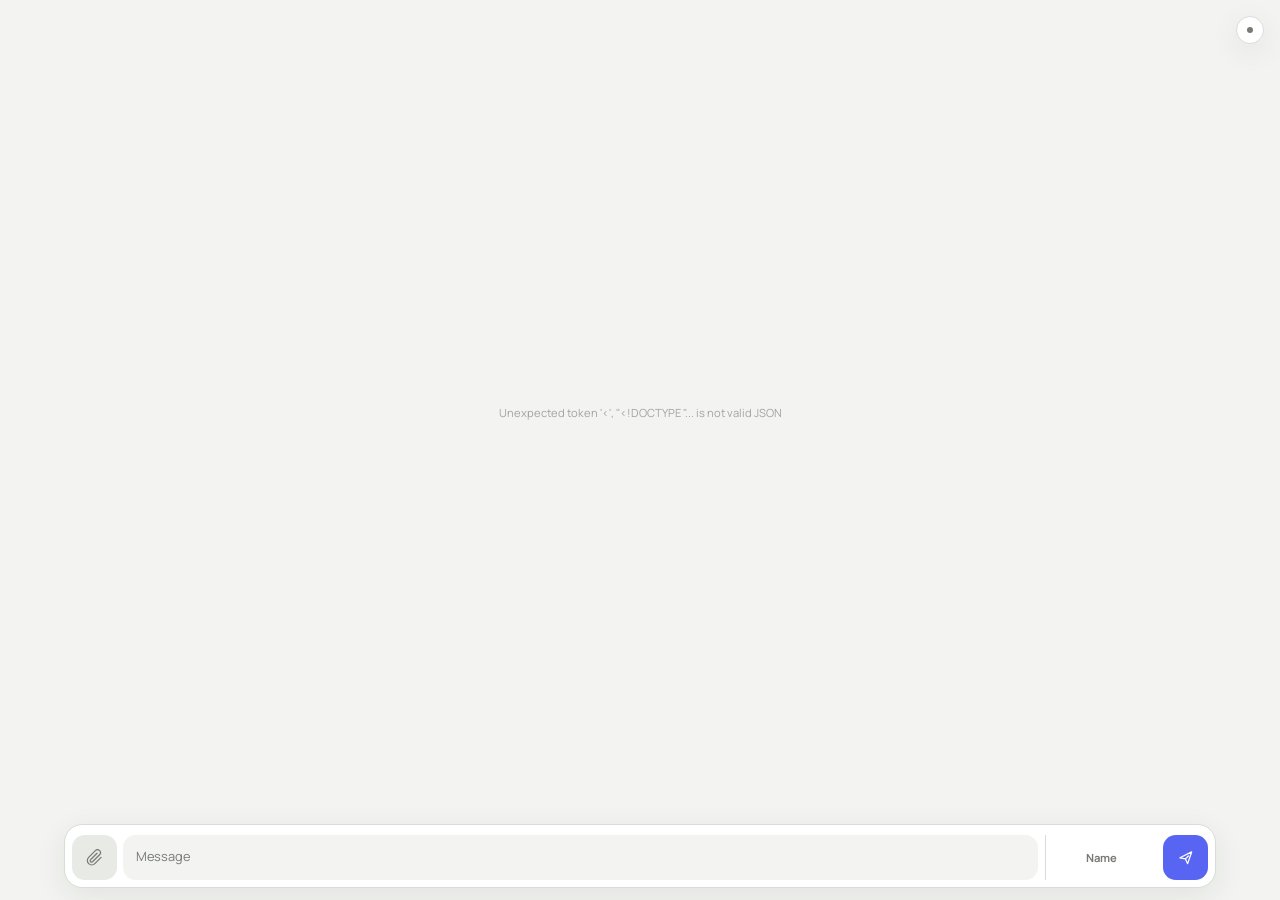
==== commit b277b686: "Add files via upload" ====
--- a/public/host/index.html
+++ b/public/host/index.html
@@ -14,9 +14,9 @@
       type="font/woff2"
       crossorigin
     />
-    <link rel="stylesheet" href="./host.css?v=20260819-3" />
+    <link rel="stylesheet" href="./host.css?v=20260819-4" />
     <title>Class Wall</title>
-    <script src="./host.js?v=20260819-3" defer></script>
+    <script src="./host.js?v=20260819-4" defer></script>
   </head>
   <body>
     <main class="chat-shell">
@@ -47,6 +47,15 @@
         novalidate
       >
         <div class="attachment-tray" id="selected-file" hidden>
+          <button
+            class="attachment-preview"
+            id="selected-file-preview"
+            type="button"
+            aria-label="Preview selected image"
+            hidden
+          >
+            <img id="selected-file-image" alt="" />
+          </button>
           <span class="attachment-type" id="selected-file-type">FILE</span>
           <span class="attachment-copy">
             <strong id="selected-file-name"></strong>
--- a/public/host/host.css
+++ b/public/host/host.css
@@ -14,8 +14,9 @@
   --text: #171916;
   --muted: #777b73;
   --line: #d9dcd5;
-  --accent: #28634f;
-  --accent-soft: #dcebe4;
+  --accent: rgb(88, 101, 242);
+  --accent-hover: rgb(75, 85, 214);
+  --accent-soft: rgba(88, 101, 242, 0.12);
   --accent-text: #ffffff;
   --danger: #a63730;
   --danger-soft: #f9e4e1;
@@ -32,9 +33,10 @@
     --text: #f0f2ed;
     --muted: #92978e;
     --line: #2b302b;
-    --accent: #8ac9ad;
-    --accent-soft: #1d352b;
-    --accent-text: #0c1e16;
+    --accent: rgb(88, 101, 242);
+    --accent-hover: rgb(113, 125, 255);
+    --accent-soft: rgba(88, 101, 242, 0.2);
+    --accent-text: #ffffff;
     --danger: #ff9187;
     --danger-soft: #39211e;
     --shadow: 0 8px 30px rgba(0, 0, 0, 0.28);
@@ -252,9 +254,7 @@
   align-items: center;
   border-top: 1px solid var(--line);
   padding: 0.55rem 0.65rem;
-  color: inherit;
-  text-decoration: none;
-  grid-template-columns: 2.3rem minmax(0, 1fr) 1.7rem;
+  grid-template-columns: 2.3rem minmax(0, 1fr) auto;
   gap: 0.65rem;
 }
 
@@ -303,10 +303,33 @@
   font-size: 0.56rem;
 }
 
-.message-file svg {
+.file-actions {
+  display: flex;
+  align-items: center;
+  gap: 0.2rem;
+}
+
+.file-action {
+  display: grid;
+  width: 2rem;
+  height: 2rem;
+  border-radius: 0.5rem;
+  background: transparent;
+  color: var(--muted);
+  cursor: pointer;
+  text-decoration: none;
+  place-items: center;
+}
+
+.file-action:hover {
+  background: var(--accent-soft);
+  color: var(--accent);
+}
+
+.file-action svg {
   width: 1rem;
   fill: none;
-  stroke: var(--muted);
+  stroke: currentColor;
   stroke-linecap: round;
   stroke-linejoin: round;
   stroke-width: 1.7;
@@ -437,7 +460,7 @@
 }
 
 .send-button:hover {
-  opacity: 0.88;
+  background: var(--accent-hover);
 }
 
 .send-button:disabled {
@@ -467,7 +490,24 @@
   height: 2.4rem;
 }
 
-.attachment-tray button {
+.attachment-preview {
+  width: 2.4rem;
+  height: 2.4rem;
+  overflow: hidden;
+  border-radius: 0.48rem;
+  background: var(--surface-soft);
+  padding: 0;
+  cursor: zoom-in;
+}
+
+.attachment-preview img {
+  display: block;
+  width: 100%;
+  height: 100%;
+  object-fit: cover;
+}
+
+.attachment-tray #remove-file {
   display: grid;
   width: 2rem;
   height: 2rem;
@@ -478,7 +518,7 @@
   place-items: center;
 }
 
-.attachment-tray button:hover {
+.attachment-tray #remove-file:hover {
   background: var(--surface-soft);
   color: var(--text);
 }
@@ -629,3 +669,20 @@
     transition-duration: 0.01ms !important;
   }
 }
+
+@media (forced-colors: active) {
+  .send-button {
+    border: 1px solid ButtonText;
+    background: Highlight;
+    color: HighlightText;
+  }
+
+  .composer,
+  .message.is-own .message-bubble {
+    border-color: CanvasText;
+  }
+
+  .presence > span:first-child {
+    background: Highlight;
+  }
+}
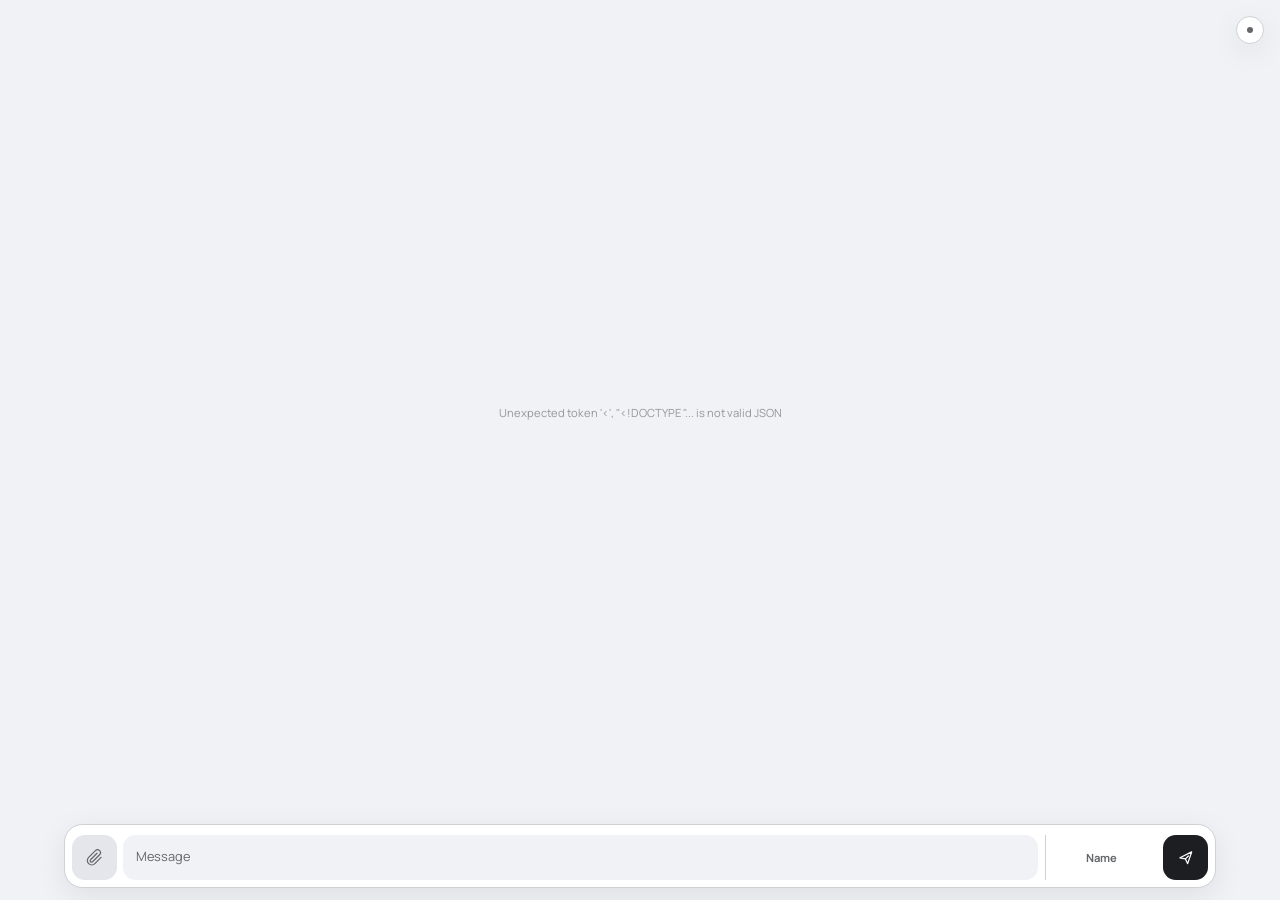
==== commit 937047f2: "Add files via upload" ====
--- a/public/host/index.html
+++ b/public/host/index.html
@@ -14,7 +14,7 @@
       type="font/woff2"
       crossorigin
     />
-    <link rel="stylesheet" href="./host.css?v=20260819-4" />
+    <link rel="stylesheet" href="./host.css?v=20260819-5" />
     <title>Class Wall</title>
     <script src="./host.js?v=20260819-4" defer></script>
   </head>
--- a/public/host/host.css
+++ b/public/host/host.css
@@ -8,37 +8,39 @@
 
 :root {
   color-scheme: light dark;
-  --page: #f3f4f1;
+  --page: #f0f2f5;
   --surface: #ffffff;
-  --surface-soft: #e8eae5;
-  --text: #171916;
-  --muted: #777b73;
-  --line: #d9dcd5;
-  --accent: rgb(88, 101, 242);
-  --accent-hover: rgb(75, 85, 214);
-  --accent-soft: rgba(88, 101, 242, 0.12);
-  --accent-text: #ffffff;
-  --danger: #a63730;
-  --danger-soft: #f9e4e1;
-  --shadow: 0 8px 30px rgba(29, 34, 30, 0.08);
+  --surface-soft: #e4e6eb;
+  --text: #050505;
+  --muted: #65676b;
+  --line: #ced0d4;
+  --line-strong: #8a8d91;
+  --action: #1c1e21;
+  --action-hover: #3a3b3c;
+  --selection: #e4e6eb;
+  --on-action: #ffffff;
+  --error: #050505;
+  --error-soft: #e4e6eb;
+  --shadow: 0 8px 30px rgba(0, 0, 0, 0.08);
   font-family: "Manrope", sans-serif;
   font-synthesis: none;
 }
 
 @media (prefers-color-scheme: dark) {
   :root {
-    --page: #0e100e;
-    --surface: #181b18;
-    --surface-soft: #242824;
-    --text: #f0f2ed;
-    --muted: #92978e;
-    --line: #2b302b;
-    --accent: rgb(88, 101, 242);
-    --accent-hover: rgb(113, 125, 255);
-    --accent-soft: rgba(88, 101, 242, 0.2);
-    --accent-text: #ffffff;
-    --danger: #ff9187;
-    --danger-soft: #39211e;
+    --page: #18191a;
+    --surface: #242526;
+    --surface-soft: #3a3b3c;
+    --text: #e4e6eb;
+    --muted: #b0b3b8;
+    --line: #3e4042;
+    --line-strong: #65676b;
+    --action: #e4e6eb;
+    --action-hover: #ffffff;
+    --selection: #3a3b3c;
+    --on-action: #18191a;
+    --error: #e4e6eb;
+    --error-soft: #3a3b3c;
     --shadow: 0 8px 30px rgba(0, 0, 0, 0.28);
   }
 }
@@ -129,12 +131,12 @@
   width: 0.42rem;
   height: 0.42rem;
   border-radius: 50%;
-  background: #c49744;
+  background: var(--muted);
 }
 
 .presence[data-state="live"] > span:first-child {
-  background: var(--accent);
-  box-shadow: 0 0 0 0.2rem var(--accent-soft);
+  background: var(--action);
+  box-shadow: 0 0 0 0.2rem var(--selection);
 }
 
 .presence[data-state="offline"] > span:first-child {
@@ -168,7 +170,7 @@
   width: 0.9rem;
   height: 0.9rem;
   border: 2px solid var(--line);
-  border-top-color: var(--accent);
+  border-top-color: var(--action);
   border-radius: 50%;
   animation: spin 700ms linear infinite;
 }
@@ -216,9 +218,9 @@
 }
 
 .message.is-own .message-bubble {
-  border-color: var(--accent);
+  border-color: var(--line-strong);
   border-radius: 1rem 0.35rem 1rem 1rem;
-  background: var(--accent-soft);
+  background: var(--selection);
 }
 
 .message-text {
@@ -271,7 +273,7 @@
   display: grid;
   border-radius: 0.48rem;
   background: var(--surface-soft);
-  color: var(--accent);
+  color: var(--action);
   font-size: 0.52rem;
   font-weight: 800;
   place-items: center;
@@ -322,8 +324,8 @@
 }
 
 .file-action:hover {
-  background: var(--accent-soft);
-  color: var(--accent);
+  background: var(--selection);
+  color: var(--action);
 }
 
 .file-action svg {
@@ -353,8 +355,8 @@
 }
 
 .composer.is-dragging {
-  border-color: var(--accent);
-  box-shadow: 0 0 0 0.2rem var(--accent-soft), var(--shadow);
+  border-color: var(--line-strong);
+  box-shadow: 0 0 0 0.2rem var(--selection), var(--shadow);
 }
 
 .attach-button,
@@ -373,7 +375,7 @@
 }
 
 .attach-button:hover {
-  color: var(--accent);
+  color: var(--action);
 }
 
 .attach-button input {
@@ -387,7 +389,7 @@
 }
 
 .attach-button:has(input:focus-visible) {
-  outline: 2px solid var(--accent);
+  outline: 2px solid var(--action);
   outline-offset: 2px;
 }
 
@@ -449,18 +451,13 @@
   opacity: 1;
 }
 
-.message-field:focus-within,
-.name-field:focus-within {
-  box-shadow: inset 0 0 0 1px var(--accent);
-}
-
 .send-button {
-  background: var(--accent);
-  color: var(--accent-text);
+  background: var(--action);
+  color: var(--on-action);
 }
 
 .send-button:hover {
-  background: var(--accent-hover);
+  background: var(--action-hover);
 }
 
 .send-button:disabled {
@@ -529,11 +526,11 @@
   bottom: calc(100% + 0.55rem);
   max-width: min(24rem, 100%);
   margin: 0;
-  border: 1px solid var(--danger);
+  border: 1px solid var(--line-strong);
   border-radius: 0.75rem;
-  background: var(--danger-soft);
+  background: var(--error-soft);
   padding: 0.65rem 0.8rem;
-  color: var(--danger);
+  color: var(--error);
   font-size: 0.67rem;
   line-height: 1.45;
 }
@@ -588,11 +585,8 @@
 }
 
 button:focus-visible,
-a:focus-visible,
-input:focus-visible,
-textarea:focus-visible,
-label:focus-visible {
-  outline: 2px solid var(--accent);
+a:focus-visible {
+  outline: 2px solid var(--action);
   outline-offset: 2px;
 }
 
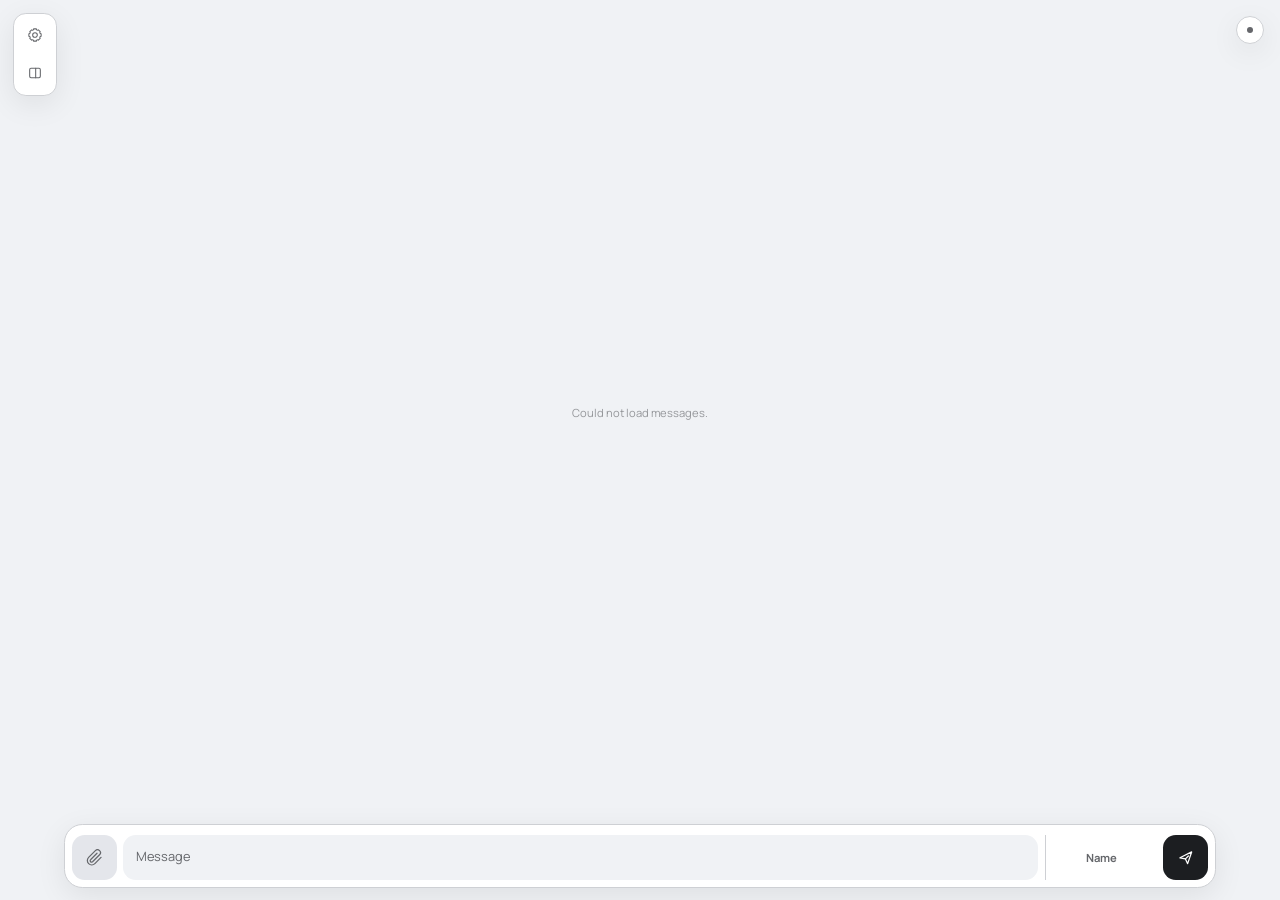
==== commit bab7bca6: "Add files via upload" ====
--- a/public/host/index.html
+++ b/public/host/index.html
@@ -14,11 +14,31 @@
       type="font/woff2"
       crossorigin
     />
-    <link rel="stylesheet" href="./host.css?v=20260819-5" />
+    <link rel="stylesheet" href="./host.css?v=20260820-2" />
     <title>Class Wall</title>
-    <script src="./host.js?v=20260819-4" defer></script>
+    <script src="./host.js?v=20260820-2" defer></script>
   </head>
   <body>
+    <aside class="utility-rail" aria-label="Chat tools">
+      <button id="settings-button" type="button" aria-label="Settings" title="Settings">
+        <svg viewBox="0 0 24 24" aria-hidden="true">
+          <path d="M12 15.5a3.5 3.5 0 1 0 0-7 3.5 3.5 0 0 0 0 7Z" />
+          <path d="M19.4 15a1.7 1.7 0 0 0 .3 1.9l.1.1-2.8 2.8-.1-.1a1.7 1.7 0 0 0-1.9-.3 1.7 1.7 0 0 0-1 1.6v.2h-4V21a1.7 1.7 0 0 0-1-1.6 1.7 1.7 0 0 0-1.9.3l-.1.1L4.2 17l.1-.1a1.7 1.7 0 0 0 .3-1.9A1.7 1.7 0 0 0 3 14H2.8v-4H3a1.7 1.7 0 0 0 1.6-1 1.7 1.7 0 0 0-.3-1.9L4.2 7 7 4.2l.1.1a1.7 1.7 0 0 0 1.9.3A1.7 1.7 0 0 0 10 3v-.2h4V3a1.7 1.7 0 0 0 1 1.6 1.7 1.7 0 0 0 1.9-.3l.1-.1L19.8 7l-.1.1a1.7 1.7 0 0 0-.3 1.9 1.7 1.7 0 0 0 1.6 1h.2v4H21a1.7 1.7 0 0 0-1.6 1Z" />
+        </svg>
+      </button>
+      <button
+        id="compact-window-button"
+        type="button"
+        aria-label="Open compact window"
+        title="Open compact window"
+      >
+        <svg viewBox="0 0 24 24" aria-hidden="true">
+          <rect x="4" y="5" width="16" height="14" rx="2" />
+          <path d="M13 5v14" />
+        </svg>
+      </button>
+    </aside>
+
     <main class="chat-shell">
       <section class="chat-stream" id="chat-stream" aria-label="Class messages">
         <div class="presence" id="live-status" data-state="connecting" title="Connecting">
@@ -83,7 +103,7 @@
           <textarea
             id="message"
             name="message"
-            maxlength="1200"
+            maxlength="6000"
             rows="1"
             placeholder="Message"
           ></textarea>
@@ -111,6 +131,63 @@
       </form>
     </main>
 
+    <dialog class="settings-dialog" id="settings-dialog" aria-labelledby="settings-title">
+      <div class="settings-heading">
+        <strong id="settings-title">Settings</strong>
+        <button id="close-settings" type="button" aria-label="Close settings" title="Close">
+          <svg viewBox="0 0 24 24" aria-hidden="true">
+            <path d="m6 6 12 12M18 6 6 18" />
+          </svg>
+        </button>
+      </div>
+
+      <section class="settings-section" aria-labelledby="friday-settings-title">
+        <div class="settings-section-heading">
+          <strong id="friday-settings-title">Friday</strong>
+          <span title="Ask in chat with @Friday" aria-label="Ask in chat with at Friday">@</span>
+        </div>
+
+        <label class="settings-field" for="friday-admin-key">
+          <span>Admin key</span>
+          <input
+            id="friday-admin-key"
+            type="password"
+            autocomplete="off"
+            spellcheck="false"
+          />
+        </label>
+
+        <div class="knowledge-row">
+          <label class="icon-button" for="knowledge-file" title="Choose reference">
+            <span class="sr-only">Choose a reference document</span>
+            <input
+              id="knowledge-file"
+              type="file"
+              accept=".pdf,.docx,.xlsx,.xls,.csv,.html,.htm,.txt,.md,.png,.jpg,.jpeg,.webp,.svg,.xml,.odt,.ods"
+            />
+            <svg viewBox="0 0 24 24" aria-hidden="true">
+              <path d="M12 3v12m0-12L8 7m4-4 4 4M5 14v5h14v-5" />
+            </svg>
+          </label>
+          <span class="knowledge-file-name" id="knowledge-file-name">No reference selected</span>
+          <button
+            class="icon-button"
+            id="index-document"
+            type="button"
+            aria-label="Add reference to Friday"
+            title="Add to Friday"
+            disabled
+          >
+            <svg viewBox="0 0 24 24" aria-hidden="true">
+              <path d="M12 5v14M5 12h14" />
+            </svg>
+          </button>
+        </div>
+        <p class="knowledge-status" id="knowledge-status" role="status"></p>
+        <ul class="knowledge-list" id="knowledge-list" aria-label="Friday references"></ul>
+      </section>
+    </dialog>
+
     <dialog id="image-dialog" aria-label="Image preview">
       <div class="dialog-actions">
         <a id="dialog-download" href="" aria-label="Download image" title="Download">
--- a/public/host/host.css
+++ b/public/host/host.css
@@ -83,6 +83,51 @@
   border: 0;
 }
 
+.utility-rail {
+  position: fixed;
+  top: 0.8rem;
+  left: 0.8rem;
+  z-index: 20;
+  display: grid;
+  border: 1px solid var(--line);
+  border-radius: 0.8rem;
+  background: var(--surface);
+  box-shadow: var(--shadow);
+  padding: 0.2rem;
+  gap: 0.15rem;
+}
+
+.utility-rail button,
+.icon-button,
+.settings-heading button {
+  display: grid;
+  width: 2.25rem;
+  height: 2.25rem;
+  border-radius: 0.6rem;
+  background: transparent;
+  color: var(--muted);
+  cursor: pointer;
+  place-items: center;
+}
+
+.utility-rail button:hover,
+.icon-button:hover,
+.settings-heading button:hover {
+  background: var(--surface-soft);
+  color: var(--text);
+}
+
+.utility-rail svg,
+.icon-button svg,
+.settings-heading svg {
+  width: 1rem;
+  fill: none;
+  stroke: currentColor;
+  stroke-linecap: round;
+  stroke-linejoin: round;
+  stroke-width: 1.6;
+}
+
 .sr-only {
   position: absolute;
   width: 1px;
@@ -205,6 +250,13 @@
   white-space: nowrap;
 }
 
+.message.is-bot .message-meta strong::after {
+  margin-left: 0.35rem;
+  color: var(--muted);
+  content: "✦";
+  font-size: 0.58rem;
+}
+
 .message-meta time {
   flex: 0 0 auto;
 }
@@ -230,6 +282,45 @@
   line-height: 1.55;
   overflow-wrap: anywhere;
   white-space: pre-wrap;
+}
+
+.message-text + .message-text {
+  padding-top: 0;
+}
+
+.message-code {
+  position: relative;
+  width: 100%;
+  overflow: auto;
+  margin: 0;
+  border-top: 1px solid var(--line);
+  background: var(--page);
+  padding: 0.85rem 2.5rem 0.85rem 0.9rem;
+  color: var(--text);
+  cursor: copy;
+  font-family: "Cascadia Code", "SFMono-Regular", Consolas, monospace;
+  font-size: 0.74rem;
+  line-height: 1.55;
+  text-align: left;
+  white-space: pre;
+}
+
+.message-code:first-child {
+  border-top: 0;
+}
+
+.message-code::after {
+  position: absolute;
+  top: 0.7rem;
+  right: 0.75rem;
+  color: var(--muted);
+  content: "⧉";
+  font-family: "Manrope", sans-serif;
+  font-size: 0.75rem;
+}
+
+.message-code.is-copied::after {
+  content: "✓";
 }
 
 .message-image {
@@ -409,6 +500,7 @@
 .name-field {
   display: flex;
   min-width: 0;
+  overflow: hidden;
   min-height: 2.8rem;
   align-items: center;
   border-radius: 0.8rem;
@@ -418,6 +510,7 @@
 .message-field textarea,
 .name-field input {
   width: 100%;
+  min-width: 0;
   border: 0;
   outline: 0;
   background: transparent;
@@ -549,6 +642,181 @@
   box-shadow: 0 20px 80px rgba(0, 0, 0, 0.45);
 }
 
+.settings-dialog {
+  width: min(23rem, calc(100% - 1rem));
+  border-radius: 1rem;
+  padding: 0;
+}
+
+.settings-heading,
+.settings-section-heading,
+.knowledge-row {
+  display: flex;
+  align-items: center;
+}
+
+.settings-heading {
+  min-height: 3.5rem;
+  justify-content: space-between;
+  border-bottom: 1px solid var(--line);
+  padding: 0.55rem 0.65rem 0.55rem 1rem;
+}
+
+.settings-heading strong,
+.settings-section-heading strong {
+  font-size: 0.78rem;
+  font-weight: 760;
+}
+
+.settings-section {
+  display: grid;
+  padding: 1rem;
+  gap: 0.85rem;
+}
+
+.settings-section-heading {
+  justify-content: space-between;
+}
+
+.settings-section-heading span {
+  display: grid;
+  width: 1.6rem;
+  height: 1.6rem;
+  border: 1px solid var(--line);
+  border-radius: 50%;
+  color: var(--muted);
+  font-size: 0.65rem;
+  font-weight: 800;
+  place-items: center;
+}
+
+.settings-field {
+  display: grid;
+  gap: 0.35rem;
+}
+
+.settings-field span {
+  color: var(--muted);
+  font-size: 0.6rem;
+  font-weight: 700;
+}
+
+.settings-field input {
+  width: 100%;
+  height: 2.5rem;
+  border: 1px solid var(--line);
+  border-radius: 0.65rem;
+  outline: 0;
+  background: var(--page);
+  padding: 0 0.75rem;
+  font-size: 0.72rem;
+}
+
+.settings-field input:focus {
+  border-color: var(--line-strong);
+}
+
+.knowledge-row {
+  min-height: 2.7rem;
+  border: 1px solid var(--line);
+  border-radius: 0.75rem;
+  padding: 0.2rem;
+  gap: 0.3rem;
+}
+
+.icon-button input {
+  position: absolute;
+  width: 1px;
+  height: 1px;
+  overflow: hidden;
+  clip: rect(0, 0, 0, 0);
+  clip-path: inset(50%);
+  white-space: nowrap;
+}
+
+.icon-button:has(input:focus-visible) {
+  background: var(--surface-soft);
+  color: var(--text);
+}
+
+.icon-button:disabled {
+  cursor: default;
+  opacity: 0.35;
+}
+
+.knowledge-file-name {
+  min-width: 0;
+  flex: 1;
+  overflow: hidden;
+  color: var(--muted);
+  font-size: 0.64rem;
+  text-overflow: ellipsis;
+  white-space: nowrap;
+}
+
+.knowledge-status {
+  min-height: 0.9rem;
+  margin: 0;
+  color: var(--muted);
+  font-size: 0.62rem;
+  line-height: 1.4;
+}
+
+.knowledge-list {
+  display: grid;
+  max-height: 10rem;
+  overflow-y: auto;
+  margin: 0;
+  padding: 0;
+  list-style: none;
+  gap: 0.35rem;
+}
+
+.knowledge-list li {
+  display: grid;
+  min-height: 2.5rem;
+  align-content: center;
+  border-top: 1px solid var(--line);
+  padding: 0.45rem 0.15rem 0.1rem;
+  gap: 0.1rem;
+}
+
+.knowledge-list strong {
+  overflow: hidden;
+  font-size: 0.65rem;
+  text-overflow: ellipsis;
+  white-space: nowrap;
+}
+
+.knowledge-list small {
+  color: var(--muted);
+  font-size: 0.55rem;
+}
+
+body.is-compact .chat-stream {
+  padding: 1rem 0.65rem 0.75rem 3.5rem;
+}
+
+body.is-compact .presence {
+  top: 0.65rem;
+  right: 0.65rem;
+}
+
+body.is-compact .message-meta,
+body.is-compact .message-bubble {
+  max-width: 92%;
+}
+
+body.is-compact .composer {
+  width: calc(100% - 0.75rem);
+  min-height: 3.65rem;
+  margin-bottom: max(0.35rem, env(safe-area-inset-bottom));
+  border-radius: 1rem;
+  padding: 0.35rem;
+  grid-template-columns: 2.65rem minmax(0, 1fr) 4.25rem 2.65rem;
+  gap: 0.25rem;
+}
+
 dialog::backdrop {
   background: rgba(0, 0, 0, 0.8);
 }
@@ -606,6 +874,15 @@
     right: 0.65rem;
   }
 
+  .utility-rail {
+    top: 0.55rem;
+    left: 0.55rem;
+  }
+
+  #compact-window-button {
+    display: none;
+  }
+
   .message-meta,
   .message-bubble {
     max-width: 88%;
@@ -621,11 +898,13 @@
 
   .composer {
     width: calc(100% - 0.75rem);
+    max-width: calc(100vw - 0.75rem);
+    overflow: hidden;
     min-height: 3.65rem;
     margin-bottom: max(0.35rem, env(safe-area-inset-bottom));
     border-radius: 1rem;
     padding: 0.35rem;
-    grid-template-columns: 2.65rem minmax(0, 1fr) 4.25rem 2.65rem;
+    grid-template-columns: 2.65rem minmax(0, 1fr) 3.75rem 2.65rem;
     gap: 0.25rem;
   }
 
